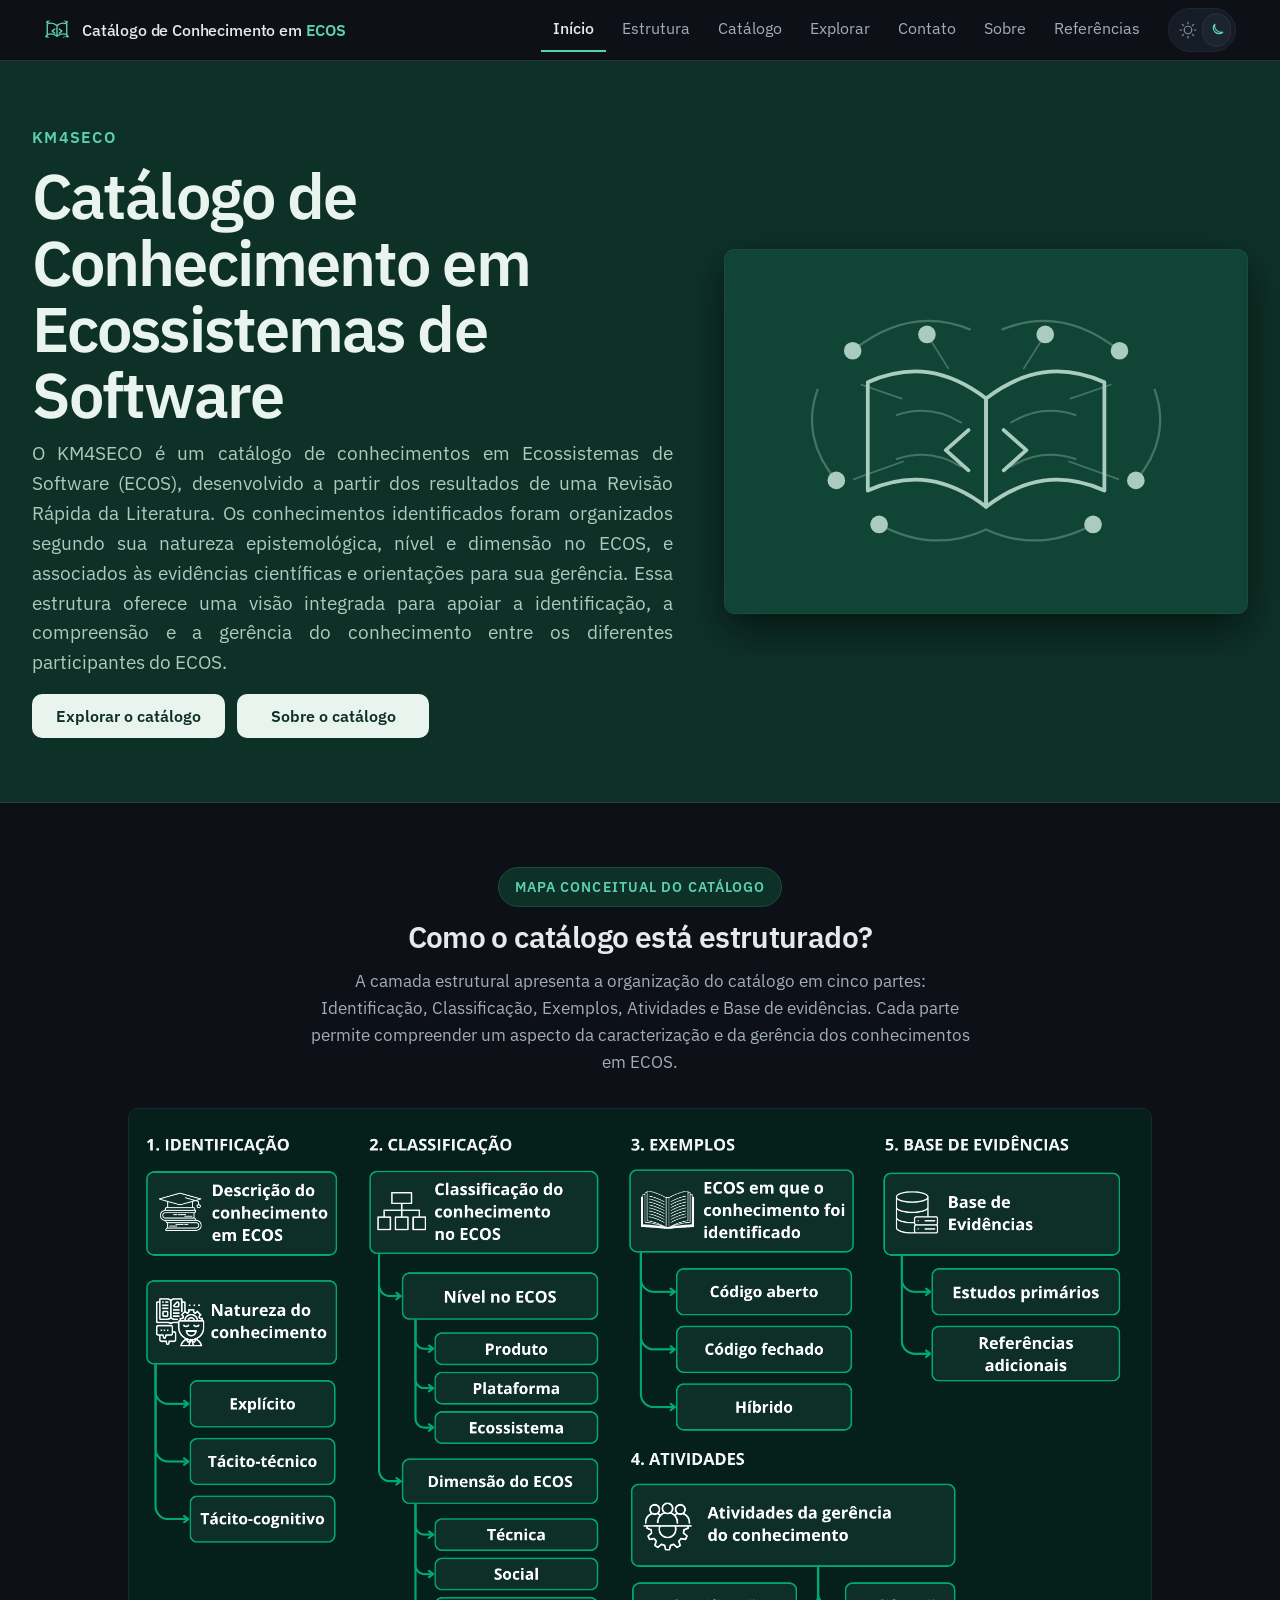
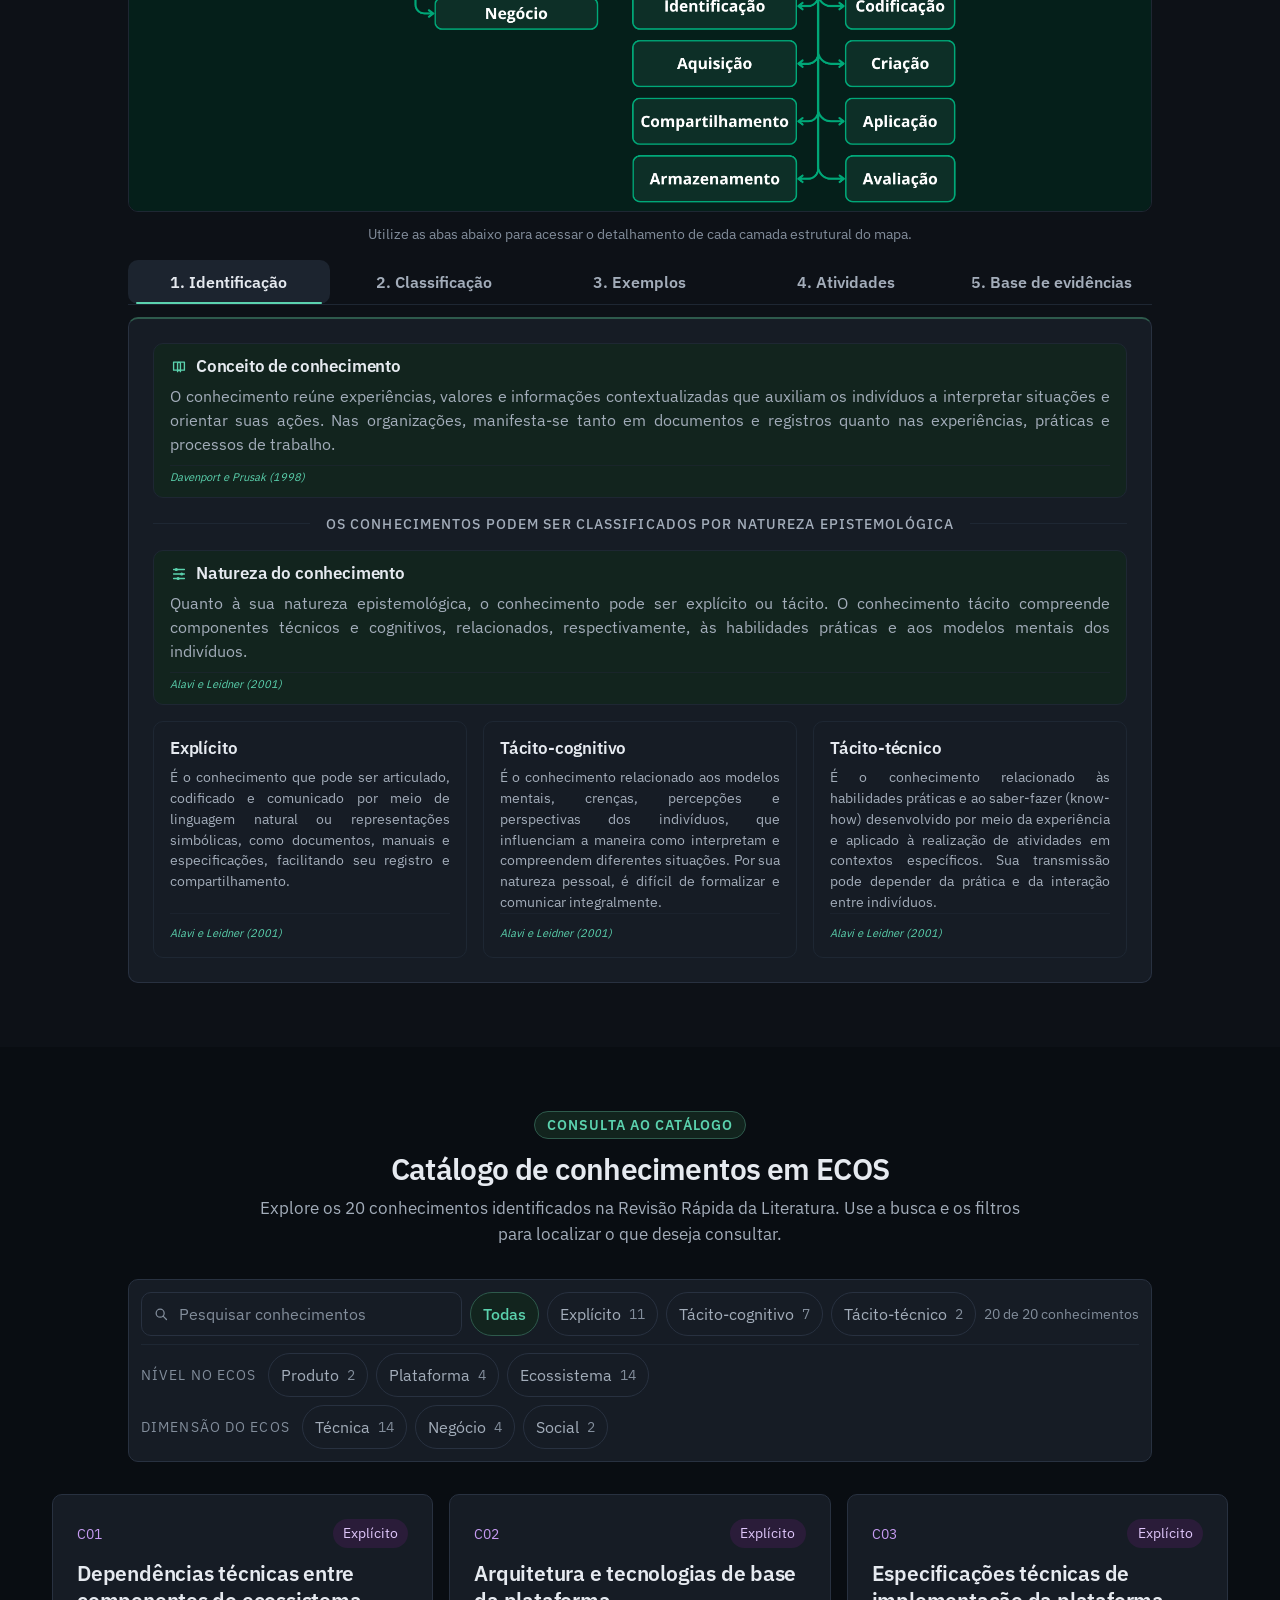
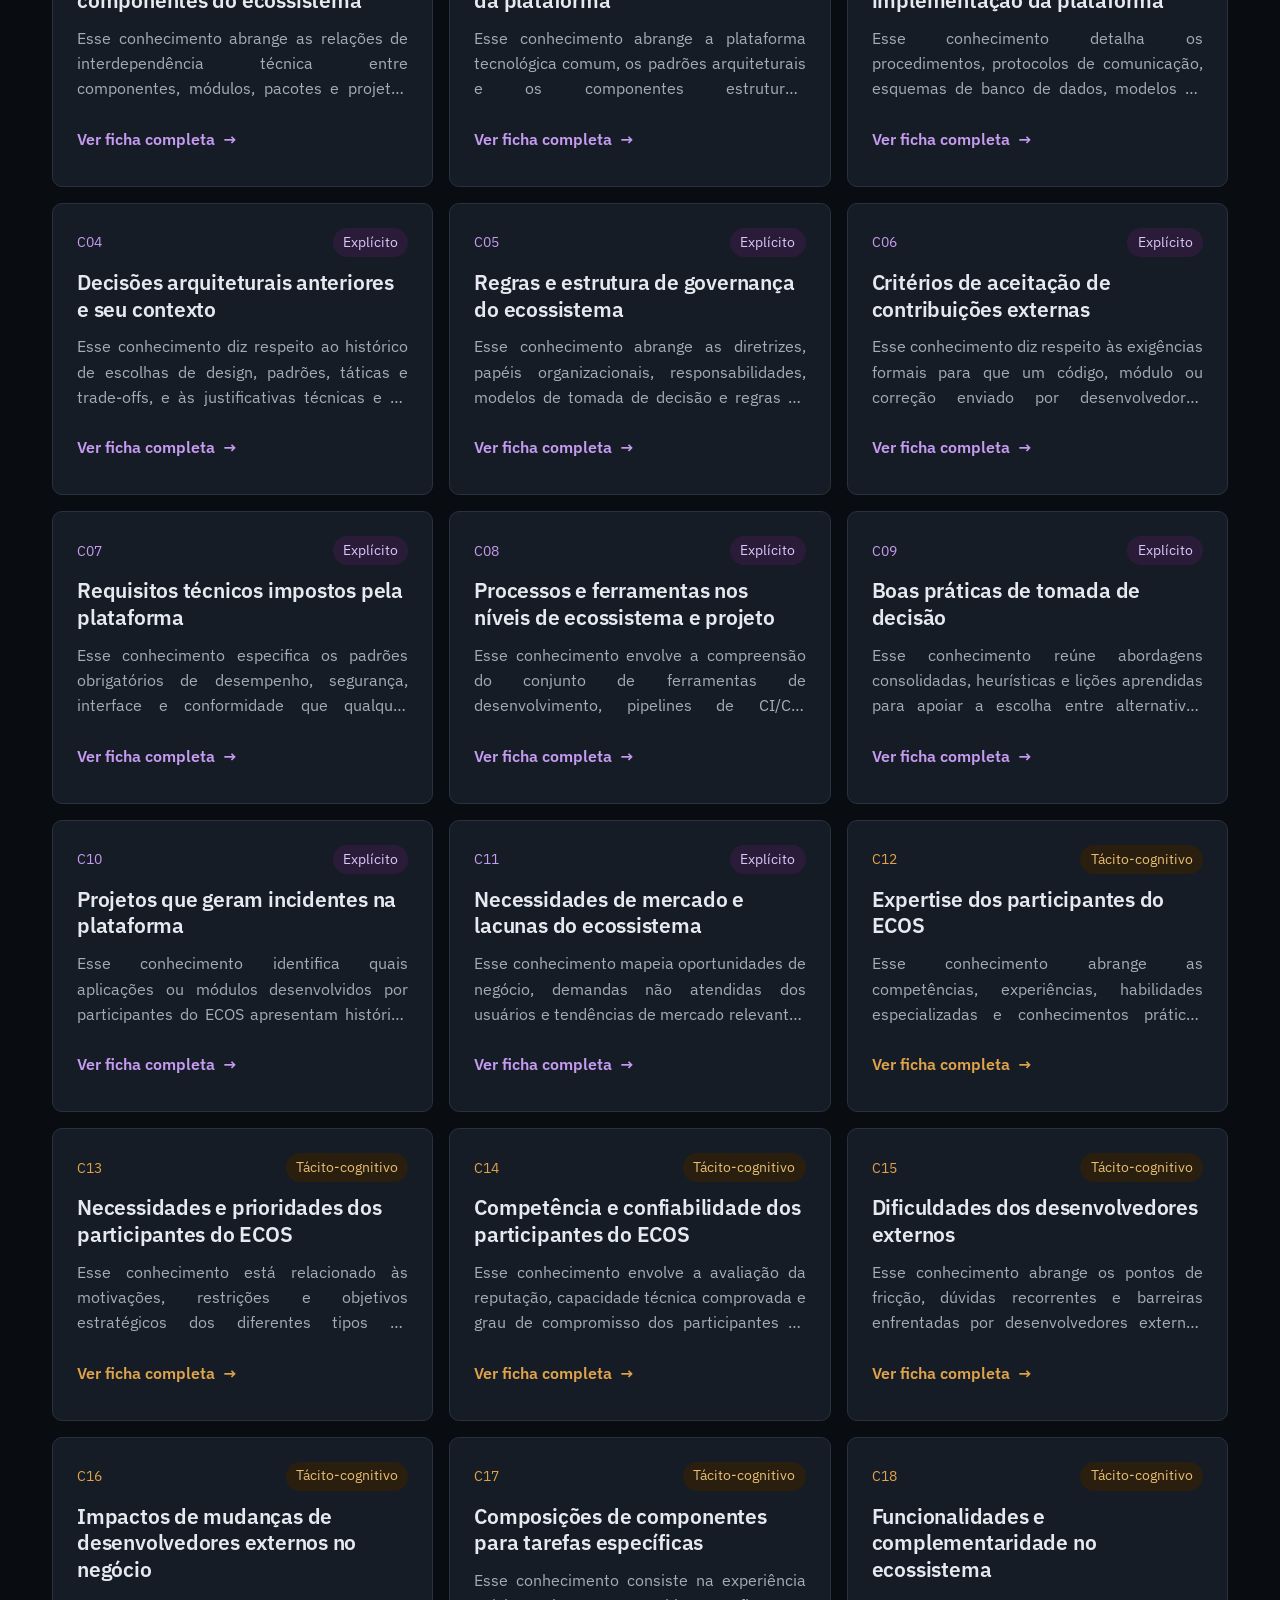
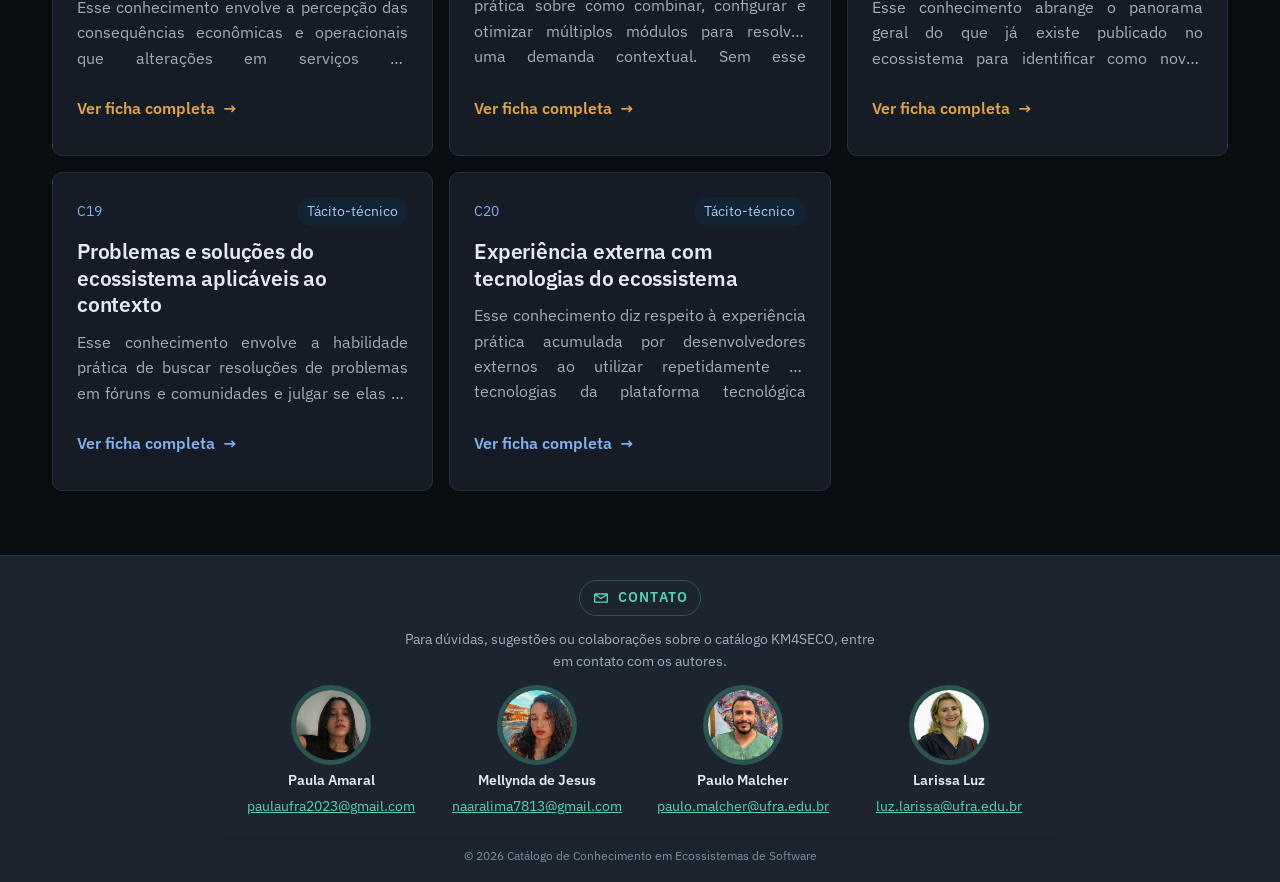
==== catalogo.html @ 48f2c4d7 "feat: ajusta o título e a citação da aba Classificação O cartão verde passou a dizer "Classificação " ====
<!doctype html>
<html lang="pt-BR">
<head>
<meta charset="utf-8">
<meta name="viewport" content="width=device-width, initial-scale=1">
<title>KM4SECO · Catálogo de Conhecimento em Ecossistemas de Software</title>
<meta name="robots" content="noindex">
<link rel="canonical" href="index.html">
<script>
  /* O catálogo virou uma seção da página inicial. A busca é preservada, para que
     links antigos com filtro continuem abrindo o mesmo estado. */
  location.replace('index.html' + location.search + '#catalogo');
</script>
<meta http-equiv="refresh" content="0; url=index.html#catalogo">
<link rel="stylesheet" href="css/tokens.css?v=20261106-3">
<link rel="stylesheet" href="css/base.css?v=20261106-3">
</head>
<body>
<p class="redirecionamento">
  O catálogo agora fica na página inicial.
  <a href="index.html#catalogo">Ir para o catálogo</a>.
</p>
</body>
</html>
---- css/tokens.css ----
/* Tokens do catálogo. Trocar a identidade visual começa e termina neste arquivo. */
:root {
  /* Diz ao navegador como pintar campo, caixa de seleção e barra de rolagem */
  color-scheme: dark;

  /* Cor, tema escuro. A superfície é mais clara que o fundo */
  --cor-fundo: #0D1117;
  --cor-superficie: #161C25;
  --cor-superficie-alta: #1C242F;
  /* Fundo do miolo que rola na ficha, um tom abaixo do fundo da página, para o
     cartão se destacar dele em vez de se confundir */
  --cor-miolo: #090D12;
  /* Fundo do cartão do catálogo. Compartilha a base grafite dos painéis para
     manter a lista como parte do mesmo sistema visual. */
  --cor-cartao: #1A2230;
  /* A lista do catálogo compartilha a mesma superfície grafite dos painéis e
     filtros; a natureza aparece apenas nos detalhes e estados interativos. */
  --cor-cartao-catalogo: var(--cor-superficie);
  --cor-cartao-catalogo-hover: var(--cor-superficie-alta);
  --cor-cabecalho: var(--cor-fundo);
  --cor-linha: #283140;
  --cor-linha-suave: #1E2733;
  --cor-texto: #E6EAF0;
  --cor-texto-suave: #A3ADBA;
  --cor-texto-fraco: #828D9B;
  --cor-acento: #5BD2AE;
  --cor-acento-forte: #8EE6CC;
  --cor-acento-fundo: #12241E;
  --cor-acento-linha: #2E5A4C;
  --cor-contraste: #0D1117;

  /* Natureza, a classificação principal */
  --cor-explicito: #C69BF2;
  --cor-explicito-linha: #593D75;
  --cor-tacito-cognitivo: #E0A34A;
  --cor-tacito-cognitivo-linha: #6B5326;
  --cor-tacito-tecnico: #7FB2F0;
  --cor-tacito-tecnico-linha: #2F4A6B;

  /* Etiqueta preenchida. Fundo e texto de cada natureza, mais o neutro */
  --cor-explicito-pilula: #2A1C39;
  --cor-explicito-pilula-texto: #DFC6FA;
  --cor-tacito-cognitivo-pilula: #2A1F0E;
  --cor-tacito-cognitivo-pilula-texto: #E8BD74;
  --cor-tacito-tecnico-pilula: #122334;
  --cor-tacito-tecnico-pilula-texto: #A3C9F2;
  --cor-neutro-pilula: #1B222B;
  --cor-neutro-pilula-texto: #B4BEC9;

  /* Faixa de abertura. Superfície própria, distinta do fundo da página nos dois temas */
  --cor-faixa: #0E3127;
  --cor-faixa-texto: #EAF4EF;
  --cor-faixa-suave: #A9CCBE;
  --cor-faixa-acento: #5BD2AE;
  --cor-faixa-linha: #1D4A3C;
  --cor-faixa-painel: #104536;
  --cor-faixa-painel-profundo: #0A3428;
  --cor-acao-abertura-primaria-fundo: var(--cor-faixa-texto);
  --cor-acao-abertura-primaria-texto: var(--cor-faixa);
  --cor-acao-abertura-primaria-hover: var(--cor-faixa-acento);
  --cor-acao-abertura-secundaria-fundo: var(--cor-faixa-texto);
  --cor-acao-abertura-secundaria-texto: var(--cor-faixa);
  --cor-acao-abertura-secundaria-borda: transparent;
  --cor-acao-abertura-secundaria-hover: var(--cor-faixa-acento);

  /* Profundidade. No escuro quem separa é a borda, então a sombra quase não entra */
  --sombra-1: none;
  --sombra-2: 0 16px 40px rgb(0 0 0 / 0.55);
  --sombra-menu: 0 8px 20px rgb(0 0 0 / 0.22);

  /* Tipografia */
  --font-sans: "IBM Plex Sans", -apple-system, BlinkMacSystemFont, "Segoe UI", sans-serif;
  --fonte-texto: var(--font-sans);
  --fonte-titulo: var(--font-sans);
  --fonte-mono: var(--font-sans);
  /* Entre letras. Texto grande pede aperto, rótulo em caixa alta pede folga */
  --entre-letras-faixa: -0.03em;
  --entre-letras-titulo: -0.02em;
  --entre-letras-nome: -0.01em;
  --entre-letras-sigla: 0.01em;
  --entre-letras-rotulo: 0.08em;
  --entre-letras-tabela: 0.06em;
  /* Escala fluida. Cada tamanho vai do valor de celular ao de desktop entre
     390px e 1440px de largura, sem breakpoint escrito à mão. O termo em rem no
     meio do clamp é o que mantém o texto crescendo junto com o tamanho de fonte
     escolhido no navegador, que um vw sozinho ignoraria. */
  --tam-xs: clamp(0.8125rem, 0.789rem + 0.095vw, 0.875rem);
  --tam-sm: clamp(0.9375rem, 0.914rem + 0.095vw, 1rem);
  --tam-base: clamp(1rem, 0.977rem + 0.095vw, 1.0625rem);
  --tam-contato: 0.875rem;
  --tam-rodape: 0.75rem;
  /* Um degrau abaixo do --tam-xs, para citação e etiqueta que acompanham o
     texto sem disputar com ele. */
  --tam-micro: 0.75rem;
  /* O menor tamanho do catálogo, só para a citação no pé do cartão. Abaixo
     disso o contraste mínimo de 4.5 para 1 deixa de bastar para a leitura. */
  --tam-citacao: 0.6875rem;
  --tam-lg: clamp(1.125rem, 1.032rem + 0.381vw, 1.375rem);
  --tam-xl: clamp(1.375rem, 1.143rem + 0.952vw, 2rem);
  /* Um degrau entre o --tam-lg e o --tam-xl, para o título de seção dentro de
     uma página de texto não competir com o h1 dela. */
  --tam-secao: clamp(1.375rem, 1.2rem + 0.6vw, 1.75rem);
  /* Título de página de texto. Um degrau acima do --tam-xl, para a abertura do
     Sobre ter o peso que o h1 de uma página inteira pede. */
  --tam-titulo-pagina: clamp(1.75rem, 1.5rem + 0.9vw, 2.25rem);
  /* Número de métrica. Precisa de destaque sem virar título, e a faixa entre o
     --tam-xl e o --tam-lg é larga demais para isso. */
  --tam-metrica: clamp(1.5rem, 1.35rem + 0.5vw, 1.625rem);
  --tam-titulo: clamp(1.75rem, 1.193rem + 2.286vw, 3.25rem);
  --tam-titulo-abertura: clamp(2.75rem, 2.226rem + 2.143vw, 4rem);
  --tam-resumo-abertura: clamp(1.0625rem, 1.016rem + 0.19vw, 1.1875rem);

  /* Espaço */
  --esp-0: 0;
  --esp-1: 0.25rem;
  --esp-2: 0.5rem;
  --esp-3: 0.75rem;
  --esp-4: 1rem;
  --esp-5: 1.5rem;
  --esp-6: 2rem;
  --esp-7: 3rem;
  --esp-8: 4rem;
  --esp-9: 5.5rem;
  --esp-secao: clamp(2.5rem, 6vw, 4rem);
  --esp-abertura: clamp(2.5rem, 5vw, 4rem);
  --esp-abertura-interno: clamp(2rem, 5vw, 3rem);
  --esp-abertura-colunas: clamp(2.5rem, 4vw, 3.5rem);
  --esp-cabecalho-lateral: clamp(1.25rem, 4vw, var(--esp-5));

  /* Medida */
  --largura-max: 1240px;
  --largura-abertura: 87.5rem;
  --largura-cheia: 100%;
  --largura-texto: 68ch;
  --largura-explorar: 70rem;
  /* Página de texto. Mais estreita que o Explorar, porque ali o que manda é a
     tabela e aqui é a leitura corrida. */
  --largura-sobre: 65rem;
  /* A página Sobre foi especificada em degraus que a escala de 4px não tem.
     Ficam nomeados aqui, em vez de literais espalhados pelo CSS. */
  --esp-sobre-lateral: 1.25rem;
  --esp-sobre-pergunta: 1.75rem;
  --esp-sobre-cartao: 1.375rem;
  --largura-cartao-unico: 28rem;
  --largura-cartao-estrutura: 20rem;
  /* A caixa de indicador do cartão de desafios, que atravessa as duas colunas.
     Sem medida ela viraria faixa de ponta a ponta. */
  --largura-mapa-estrutura: 64rem;
  --largura-dialogo: 47.5rem;
  --largura-dialogo-ajuda: 32rem;
  --largura-painel-abertura-compacto: 24rem;
  --largura-painel-abertura-tablet: 14rem;
  --largura-painel-abertura-intermediario: 18rem;
  --largura-min-coluna-abertura-tablet: 12rem;
  --largura-min-coluna-abertura-intermediaria: 14rem;
  --largura-menu: 14rem;
  --largura-interruptor: 4.25rem;
  --largura-min-busca: 16rem;
  --tam-icone-relacao: 1.5rem;
  --tam-desenho-relacao: 1rem;
  --proporcao-diagrama-abertura: 360 / 250;
  --tam-icone-controle: 1.125rem;
  --linhas-resumo-cartao: 3;
  /* A altura do cabeçalho fixo é a origem do scroll-margin-top das seções */
  --altura-cabecalho: 60px;
  --coluna-id: 3.5rem;
  --retrato: 4.5rem;
  --largura-texto-contato: 60ch;
  --largura-contato: 50rem;
  --largura-rodape: 52rem;
  --borda: 1px solid var(--cor-linha);
  --borda-suave: 1px solid var(--cor-linha-suave);
  /* Mais sutil que a --borda-suave, para separar sem virar moldura. Deriva da
     mesma linha, então acompanha os dois temas sozinha. */
  --borda-fina: 1px solid color-mix(in srgb, var(--cor-linha-suave) 60%, transparent);
  --borda-acento: 2px solid var(--cor-acento-linha);
  --borda-acento-suave: 1px solid var(--cor-acento-linha);
  --aro-retrato: 0 0 0 var(--esp-1) color-mix(in srgb, var(--cor-acento) 28%, transparent);
  --aro-retrato-hover: 0 0 0 var(--esp-1) color-mix(in srgb, var(--cor-acento) 44%, transparent);
  --borda-faixa: 1px solid var(--cor-faixa-linha);
  --raio: 10px;
  --raio-pilula: 999px;
  --alvo-toque: 44px;

  /* Movimento */
  --dur-rapida: 120ms;
  --dur-media: 200ms;
  --dur-interruptor: 280ms;
  --dur-hover: 240ms;
  --dur-entrada-ficha: 260ms;
  --dur-troca-ficha: 220ms;
  --dur-tema: 320ms;
  --curva: cubic-bezier(0.2, 0, 0, 1);
  /* Começa rápido e desacelera. É a curva de quem entra em cena */
  --curva-saida: cubic-bezier(0.23, 1, 0.32, 1);
  --deslocamento-hover: -0.25rem;
  --deslocamento-acao: 0.1875rem;
  --deslocamento-entrada-ficha: 0.5rem;
  --deslocamento-troca-ficha: 0.75rem;
  --escala-entrada-ficha: 0.985;
  --escala-acao: 0.97;

  /* Véu do diálogo. O opaco atende quem não tem desfoque */
  --cor-veu: rgb(0 0 0 / 0.45);
  --cor-veu-opaco: rgb(0 0 0 / 0.72);
  --desfoque-veu: 8px;
}

/* O escuro é o padrão da página inteira, para acompanhar a faixa de abertura.
   O claro só entra pela escolha do botão, nunca pela preferência do sistema. */
:root[data-tema="claro"] {
  color-scheme: light;
  /* Superfícies claras em camadas, com um leve viés verde para preservar a
     identidade do catálogo sem transformar o tema em uma extensão do escuro. */
  --cor-fundo: #F3F7F5;
  --cor-superficie: #FEFFFE;
  --cor-superficie-alta: #F7FAF8;
  --cor-miolo: #EAF1ED;
  --cor-cartao: #FFFFFF;
  --cor-cartao-catalogo: #FCFEFD;
  --cor-cartao-catalogo-hover: #F3F9F5;
  --cor-cabecalho: #FFFFFF;
  --cor-linha: #C9D8D1;
  --cor-linha-suave: #E0E9E4;
  --cor-texto: #17231F;
  --cor-texto-suave: #465851;
  --cor-texto-fraco: #63736C;
  --cor-acento: #116B52;
  --cor-acento-forte: #0B563F;
  --cor-acento-fundo: #E2F1E9;
  --cor-acento-linha: #A8D2BF;
  --cor-contraste: #FFFFFF;

  --cor-explicito: #6E3E91;
  --cor-explicito-linha: #C9AEDF;
  --cor-tacito-cognitivo: #8A5312;
  --cor-tacito-cognitivo-linha: #DEC19A;
  --cor-tacito-tecnico: #1F4C7A;
  --cor-tacito-tecnico-linha: #A9C4DF;

  --cor-explicito-pilula: #F0E6F7;
  --cor-explicito-pilula-texto: #5D317B;
  --cor-tacito-cognitivo-pilula: #F7EBD8;
  --cor-tacito-cognitivo-pilula-texto: #6B4410;
  --cor-tacito-tecnico-pilula: #E2EDF9;
  --cor-tacito-tecnico-pilula-texto: #17406B;
  --cor-neutro-pilula: #EAF0ED;
  --cor-neutro-pilula-texto: #40514A;


  /* No claro, a abertura ganha luminosidade própria: a página deixa de ser
     uma cópia do tema escuro e preserva o verde profundo só nos destaques. */
  --cor-faixa: #E7F3EC;
  --cor-faixa-texto: #153D31;
  --cor-faixa-suave: #3F5B51;
  --cor-faixa-acento: #177657;
  --cor-faixa-linha: #B8D8C8;
  --cor-faixa-painel: #F7FCF9;
  --cor-faixa-painel-profundo: #EEF8F2;
  --cor-acao-abertura-primaria-fundo: #153D31;
  --cor-acao-abertura-primaria-texto: #FFFFFF;
  --cor-acao-abertura-primaria-hover: #0D563F;
  --cor-acao-abertura-secundaria-fundo: #FFFFFF;
  --cor-acao-abertura-secundaria-texto: #153D31;
  --cor-acao-abertura-secundaria-borda: #A8D2BF;
  --cor-acao-abertura-secundaria-hover: #EEF8F2;

  --sombra-1: 0 1px 2px rgb(20 54 42 / 0.04), 0 2px 5px rgb(20 54 42 / 0.06);
  --sombra-2: 0 5px 14px rgb(20 54 42 / 0.06), 0 16px 32px rgb(20 54 42 / 0.08);
  --sombra-menu: 0 4px 12px rgb(20 54 42 / 0.08);
}
---- css/base.css ----
@font-face {
  font-family: 'IBM Plex Sans';
  src: url('../assets/fonts/ibm-plex-sans/IBMPlexSans-VariableFont_wdth,wght.ttf') format('truetype');
  font-style: normal;
  font-weight: 400 700;
  font-stretch: 75% 100%;
  font-display: swap;
}

*, *::before, *::after { box-sizing: border-box; }

html {
  min-block-size: 100%;
  -webkit-text-size-adjust: 100%;
}

body {
  display: flex;
  flex-direction: column;
  min-block-size: 100dvh;
  margin: 0;
  background: var(--cor-fundo);
  color: var(--cor-texto);
  font-family: var(--fonte-texto);
  font-size: var(--tam-base);
  line-height: 1.6;
}

#conteudo { flex: 1 0 auto; }

h1, h2, h3, h4, h5, h6 {
  margin: 0;
  font-family: var(--fonte-titulo);
  line-height: 1.2;
  font-weight: 600;
  letter-spacing: var(--entre-letras-titulo);
}
p { margin: 0; }
ul, ol { margin: 0; padding: 0; list-style: none; }

a { color: var(--cor-acento); }
a:hover { color: var(--cor-acento-forte); }

:focus-visible {
  outline: 2px solid var(--cor-acento);
  outline-offset: 2px;
}

button, input, select {
  font: inherit;
  color: inherit;
}

/* Qualquer classe de componente com display próprio vence o display none que o
   navegador dá ao atributo hidden, então aqui ele volta a mandar. */
[hidden] { display: none !important; }

.pular-para-conteudo {
  position: absolute;
  left: var(--esp-4);
  top: calc(var(--esp-4) * -4);
  z-index: 10;
  padding: var(--esp-3) var(--esp-4);
  background: var(--cor-acento);
  color: var(--cor-contraste);
  text-decoration: none;
  font-weight: 600;
  transition: top 0.15s;
}
.pular-para-conteudo:focus { top: var(--esp-4); color: var(--cor-contraste); }

.container {
  width: 100%;
  max-width: var(--largura-max);
  margin-inline: auto;
  padding-inline: clamp(var(--esp-4), 3vw, var(--esp-6));
}

.mono { font-family: var(--font-sans); }

/* Rolagem suave para as âncoras da página única. Quem pede menos movimento
   continua com o salto seco. */
@media (prefers-reduced-motion: no-preference) {
  html { scroll-behavior: smooth; }
}

/* ---------- Transição entre páginas ---------- */
/* Progressivo. Sem suporte, a navegação acontece do jeito de sempre. */
@view-transition { navigation: auto; }

/* ---------- Troca de tema ---------- */
/* A classe só existe durante a troca, e anima cor, nunca posição ou tamanho. */
:root.trocando-tema,
:root.trocando-tema *,
:root.trocando-tema *::before,
:root.trocando-tema *::after {
  transition:
    background-color var(--dur-tema) var(--curva),
    border-color var(--dur-tema) var(--curva),
    color var(--dur-tema) var(--curva),
    fill var(--dur-tema) var(--curva),
    stroke var(--dur-tema) var(--curva) !important;
}

@media (prefers-reduced-motion: reduce) {
  ::view-transition-group(*),
  ::view-transition-old(*),
  ::view-transition-new(*) { animation: none !important; }

  :root.trocando-tema,
  :root.trocando-tema *,
  :root.trocando-tema *::before,
  :root.trocando-tema *::after { transition: none !important; }
}

/* Texto que só interessa a quem usa leitor de tela, como a natureza do
   conhecimento, que no cartão é dada apenas pela cor do ponto. */
.apenas-leitor {
  position: absolute;
  width: 1px; height: 1px;
  padding: 0; margin: -1px;
  overflow: hidden;
  clip-path: inset(50%);
  white-space: nowrap;
}

/* A catalogo.html só redireciona e carrega apenas tokens e base, então o
   espaçamento do seu único parágrafo mora aqui. */
.redirecionamento { padding: var(--esp-6); }

/* ---------- Justificação da prosa ---------- */
/* A prosa do catálogo é justificada, como num texto acadêmico. A decisão vale
   para o site inteiro, então mora aqui e não espalhada pelos componentes.

   A hifenização entra junto porque justificar sem hífen abre rios de espaço
   entre as palavras. O português tem palavra longa e o rio aparece rápido.
   O lang="pt-BR" do html é o que diz ao navegador onde pode quebrar.

   Fora daqui ficam, de propósito, a intro centralizada de cada seção, que não
   é prosa corrida; a lista de referências, que a ABNT NBR 6023 manda alinhar à
   esquerda; a lista de conhecimentos ligados do Explorar, que é fileira de
   etiqueta; e as células estreitas do glossário, onde justificar só produziria
   rio.

   Os cartões da camada estrutural ficam de fora desta lista, mas não da
   justificação. Eles são justificados em paginas.css, com hyphens none em vez
   de auto, porque ali a hifenização quebrava palavra no meio em coluna
   estreita. A decisão é a mesma, a receita é que difere. */
.abertura__resumo,
.estrutura__painel-intro,
.cartao__descricao,
.explorar__intro,
.item-listagem__texto,
.secao__intro,
.sobre__cabecalho p,
.prosa p {
  text-align: justify;
  hyphens: auto;
}

/* Abaixo de 36rem a coluna fica estreita demais para justificar. O espaço entre
   as palavras cresce até virar buraco, e aí o texto ragged lê melhor. É o mesmo
   corte que a ficha já usava. */
@media (max-width: 35.99rem) {
  .abertura__resumo,
  .estrutura__painel-intro,
    .cartao__descricao,
  .explorar__intro,
  .item-listagem__texto,
  .secao__intro,
  .sobre__cabecalho p,
  .prosa p {
    text-align: left;
    hyphens: manual;
  }
}
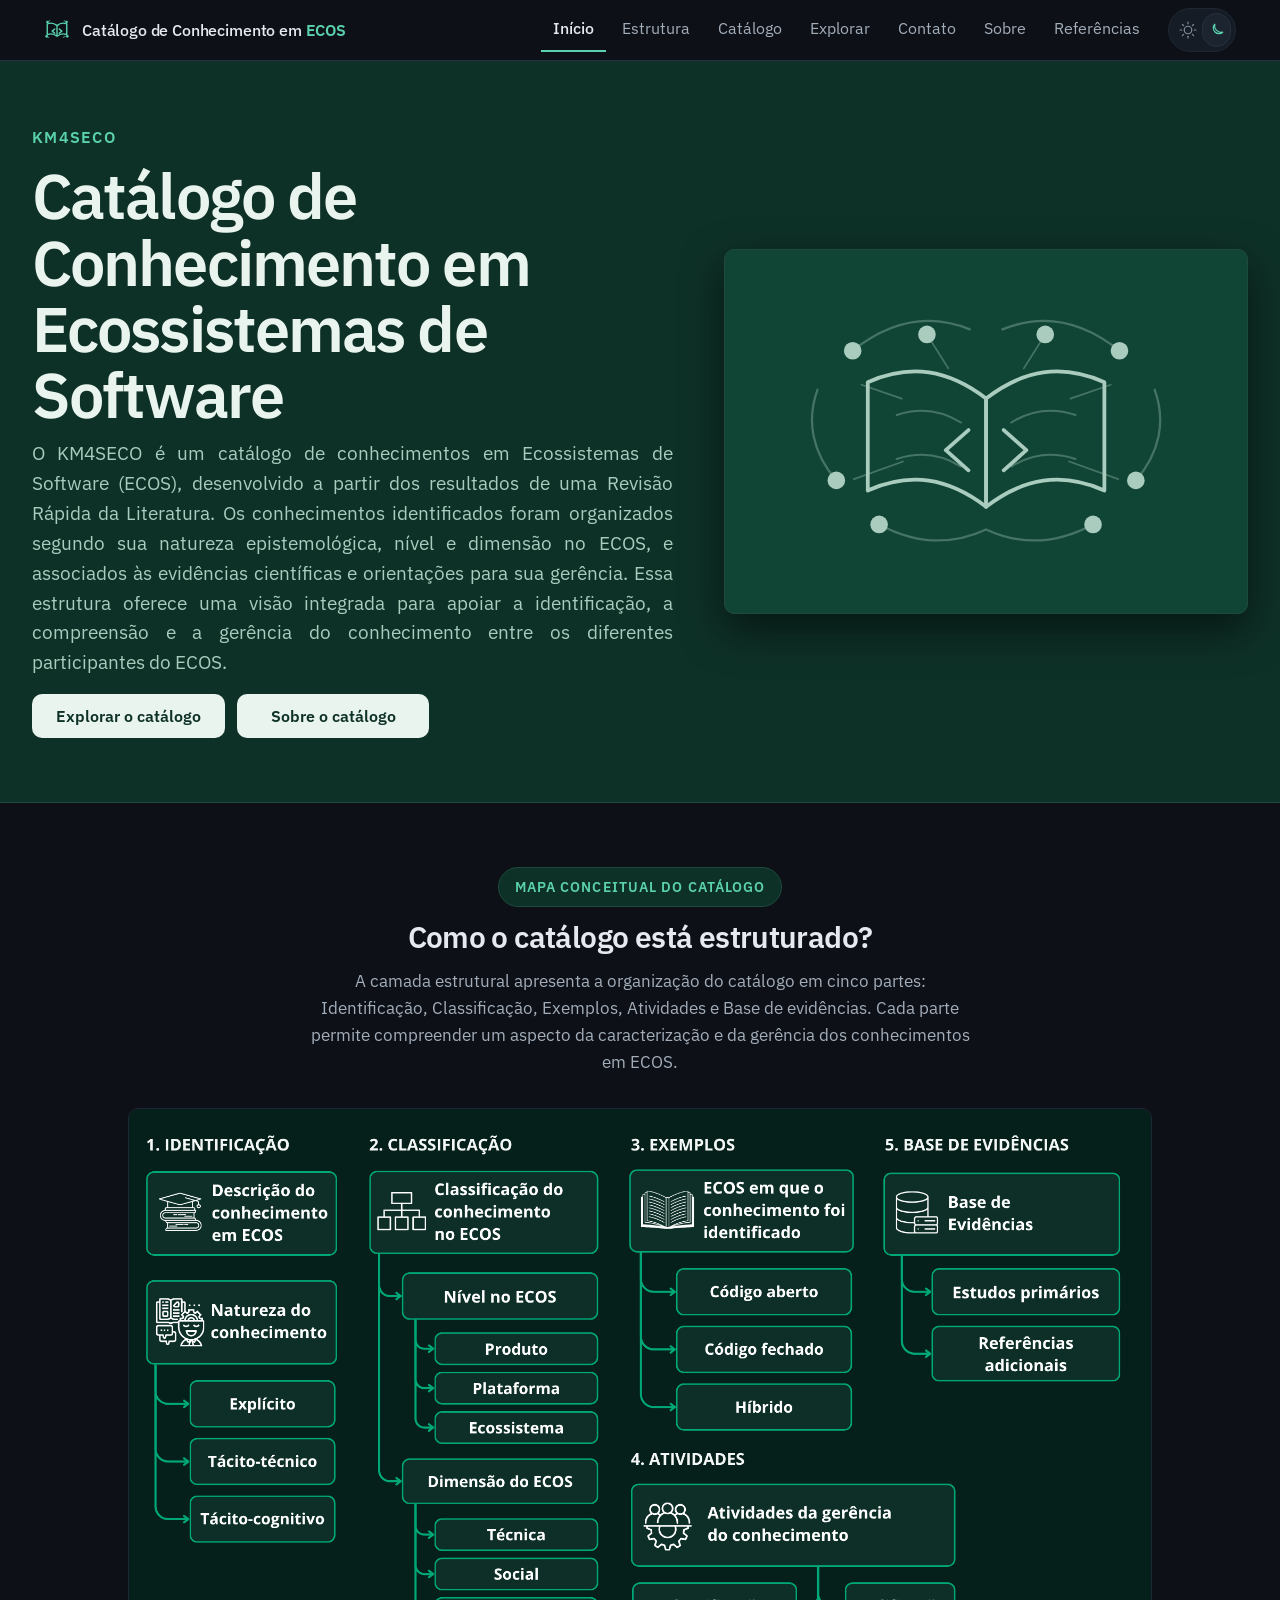
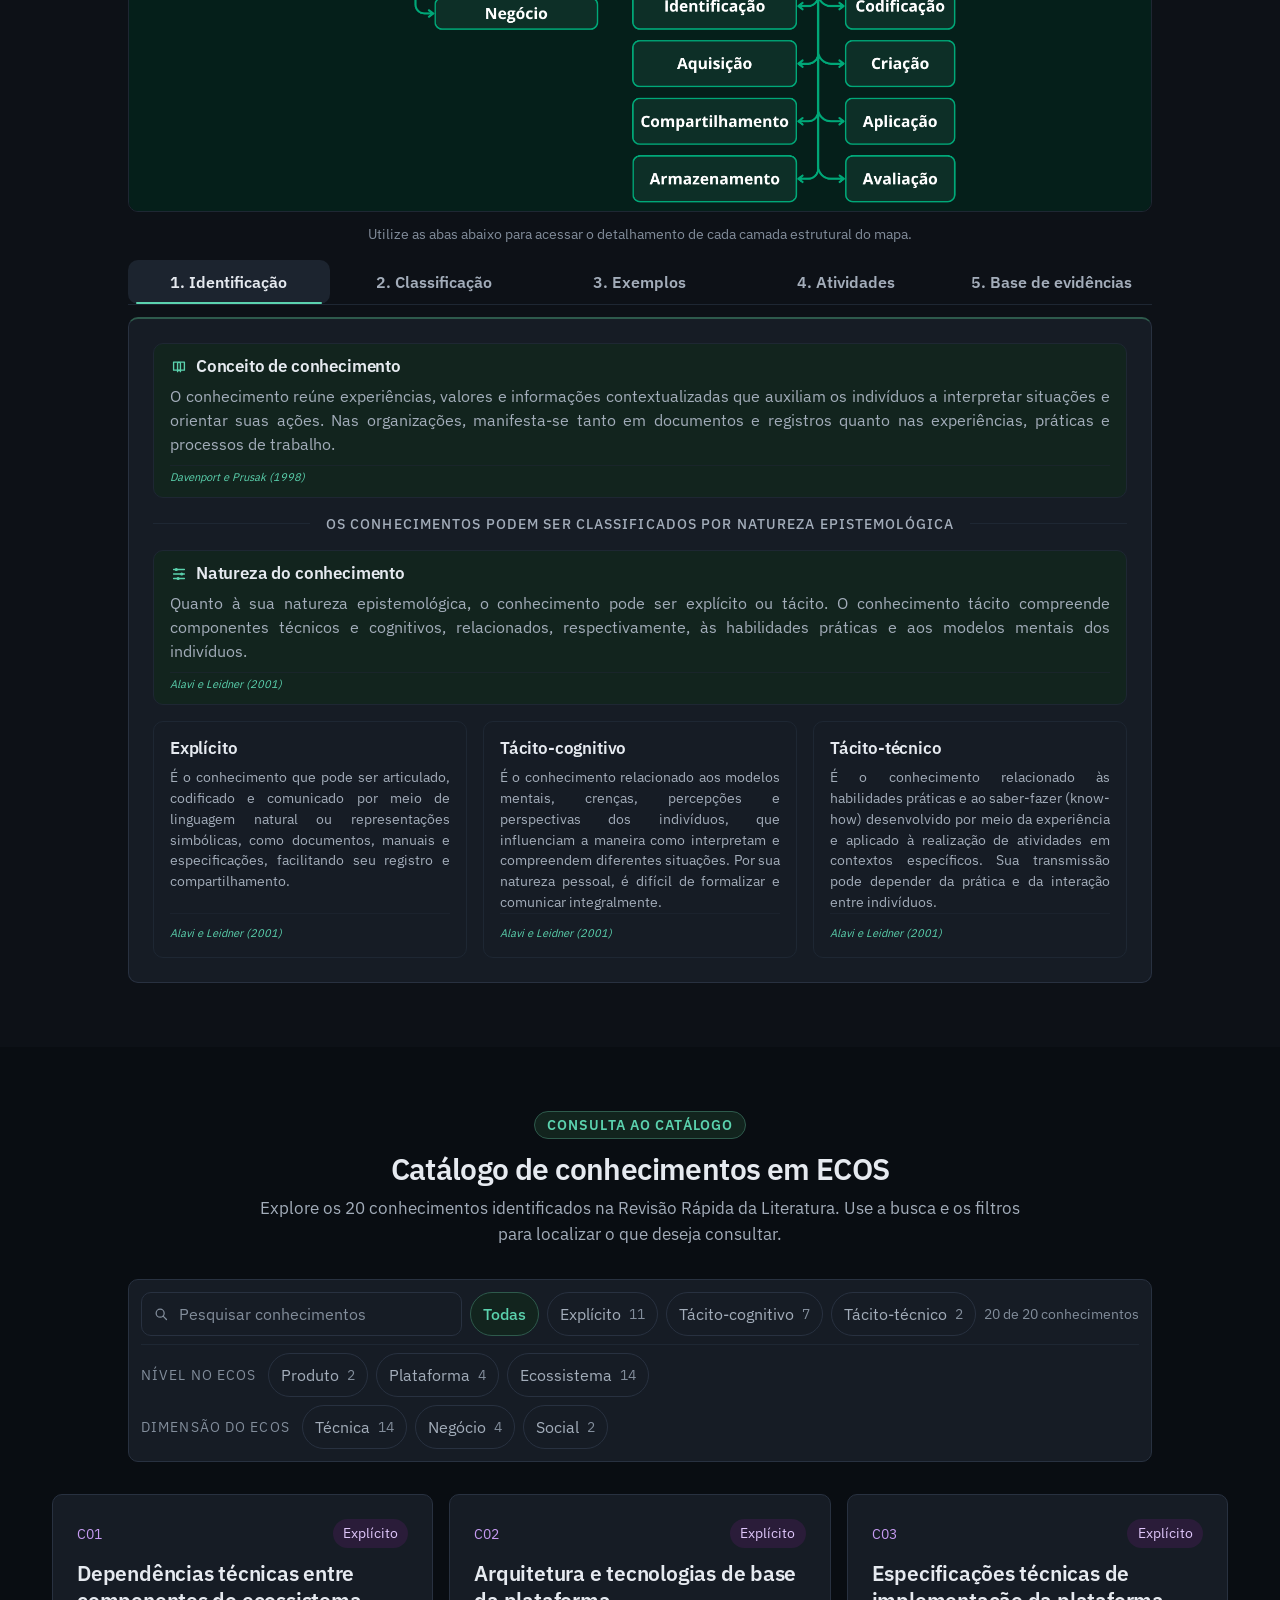
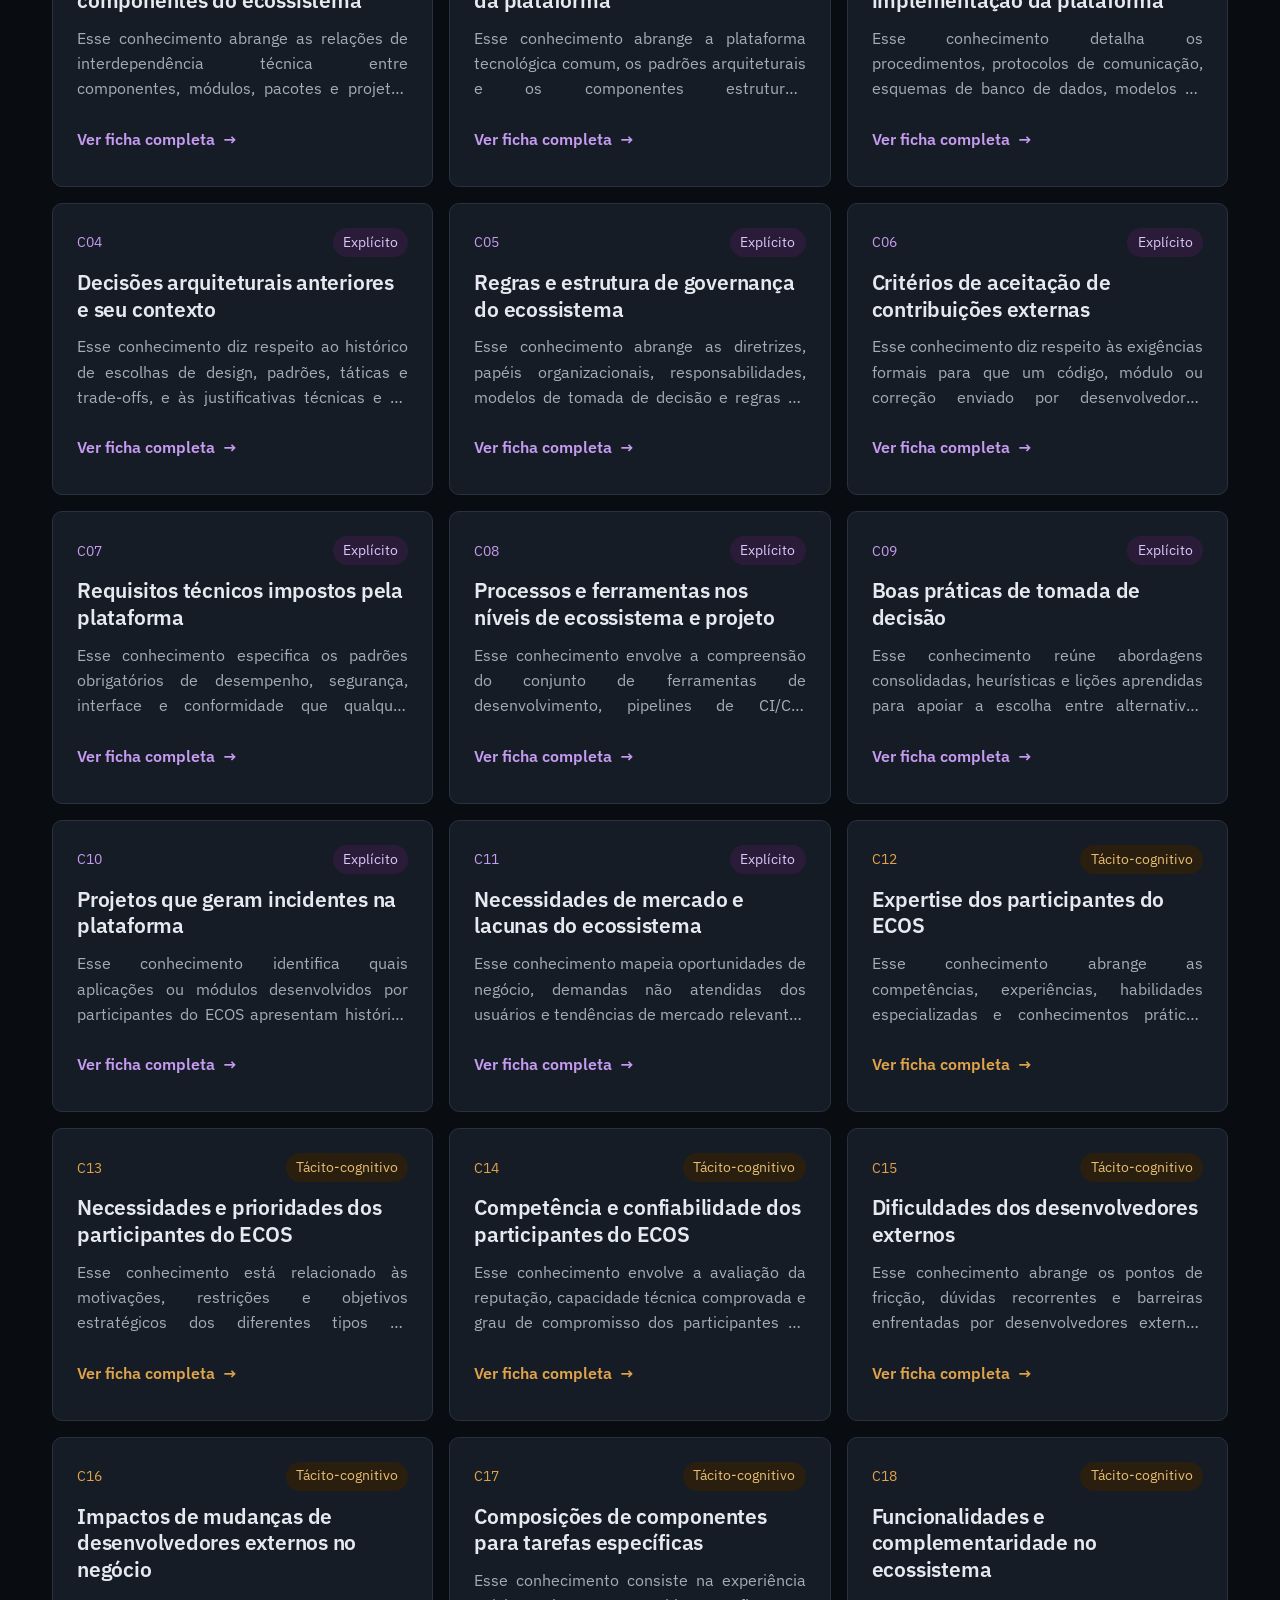
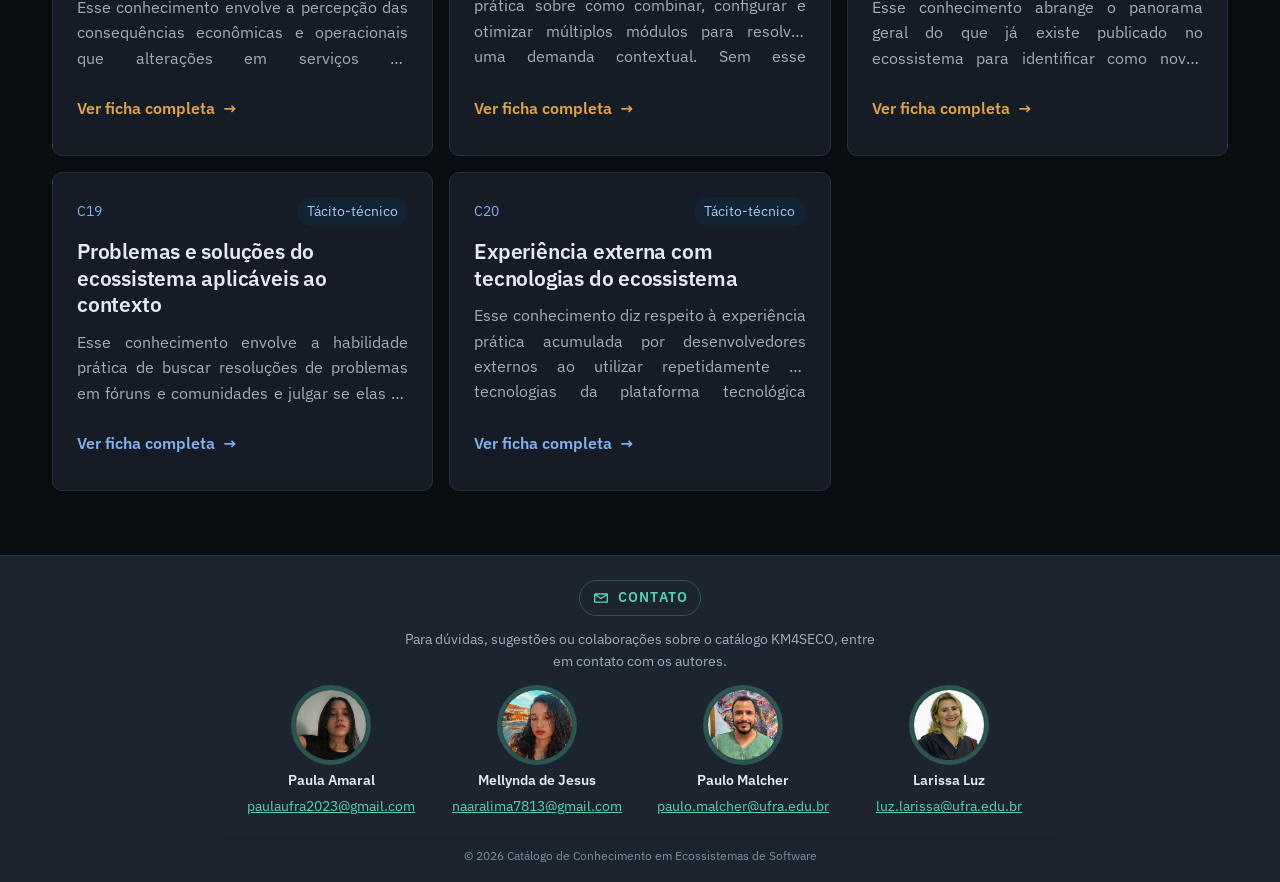
==== commit 5a9ac3f5: "feat: separa o cartão verde do conteúdo na aba Exemplos A aba 3 tinha um cartão só, que trazia nome," ====
--- a/catalogo.html
+++ b/catalogo.html
@@ -12,8 +12,8 @@
   location.replace('index.html' + location.search + '#catalogo');
 </script>
 <meta http-equiv="refresh" content="0; url=index.html#catalogo">
-<link rel="stylesheet" href="css/tokens.css?v=20261106-3">
-<link rel="stylesheet" href="css/base.css?v=20261106-3">
+<link rel="stylesheet" href="css/tokens.css?v=20261106-4">
+<link rel="stylesheet" href="css/base.css?v=20261106-4">
 </head>
 <body>
 <p class="redirecionamento">
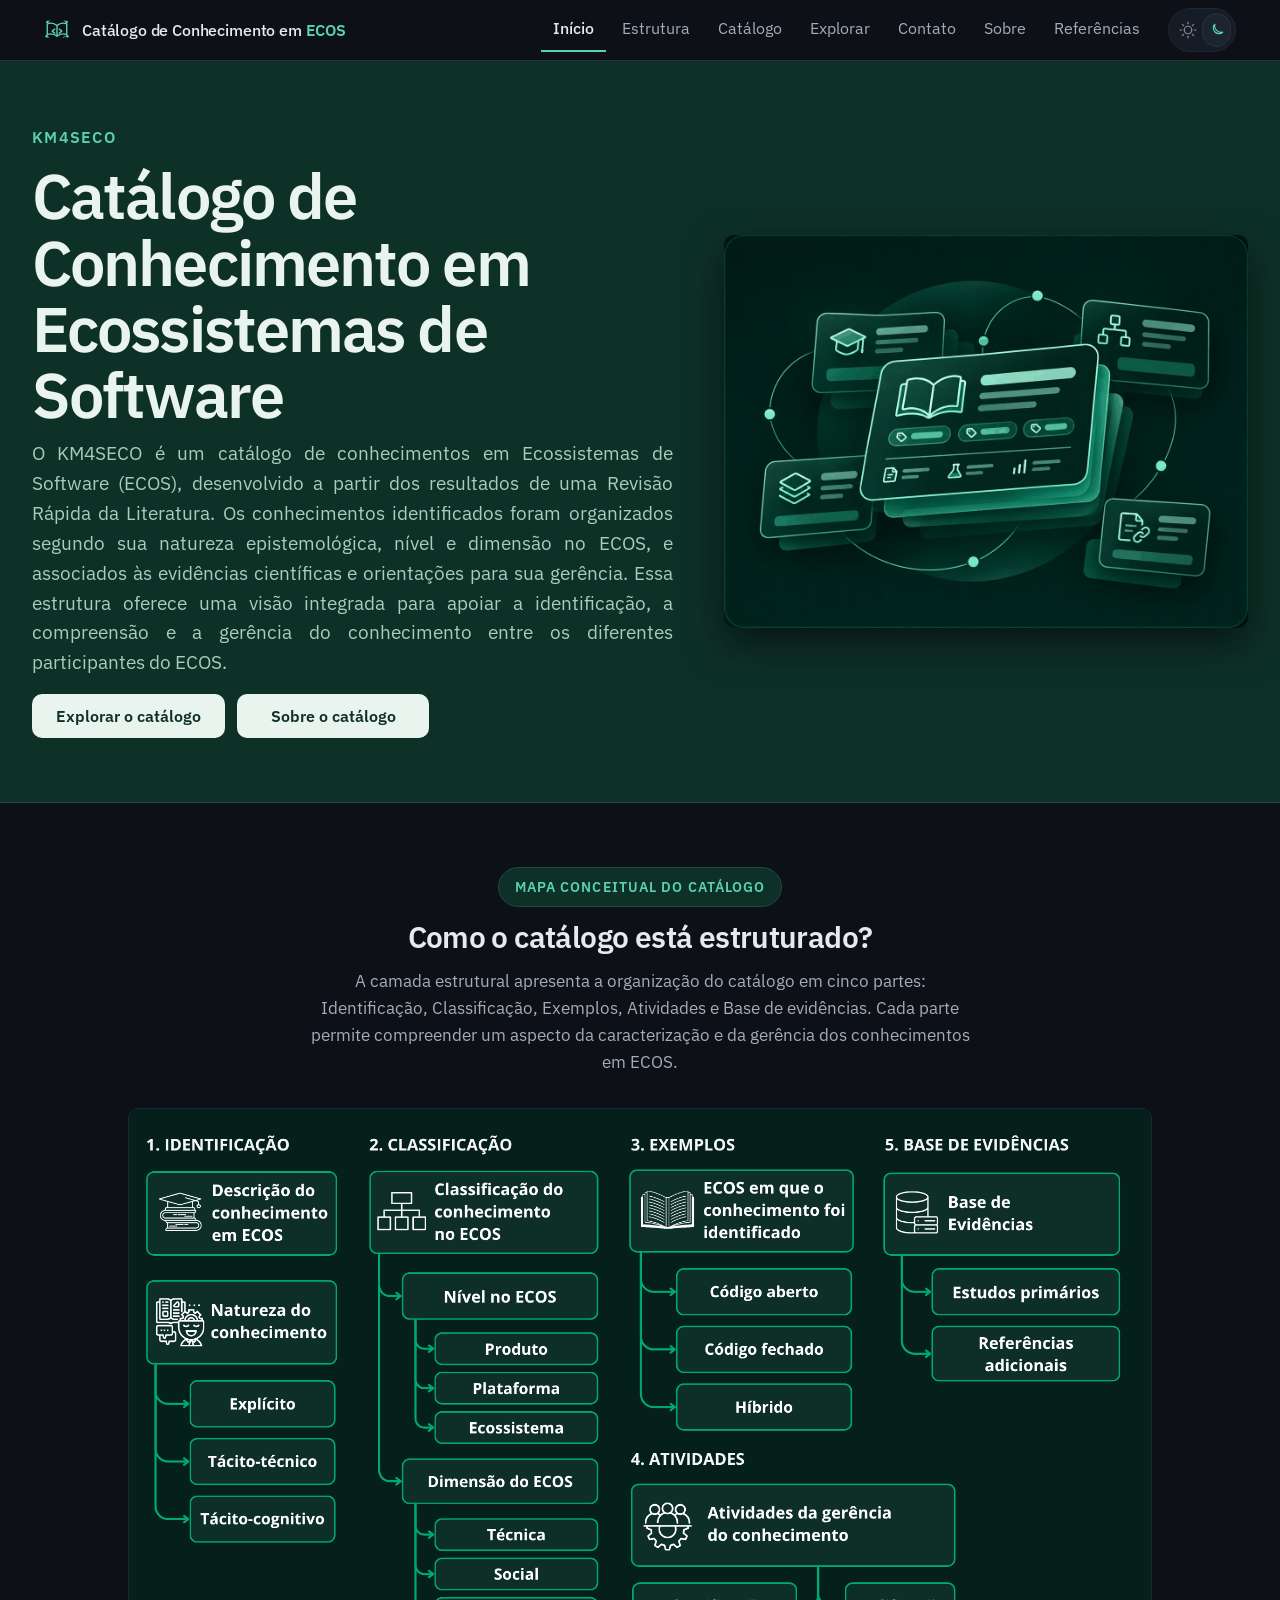
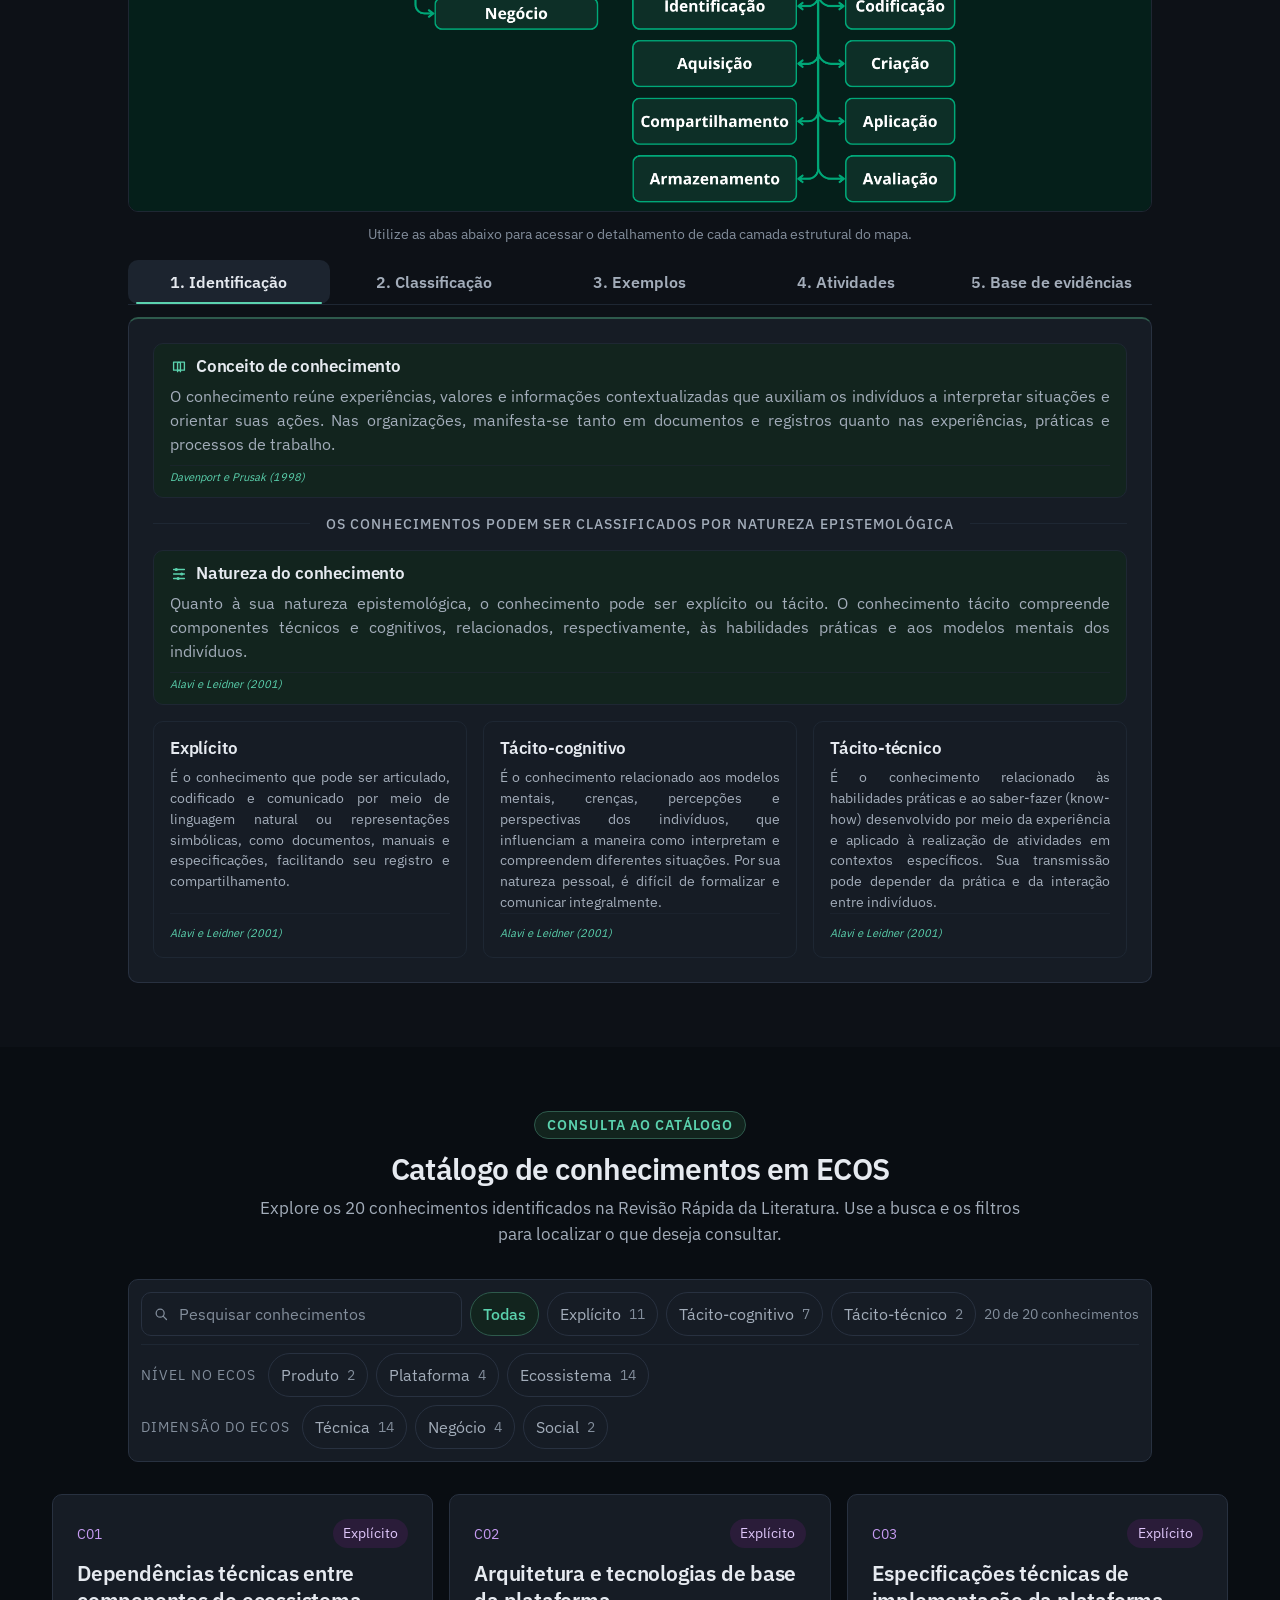
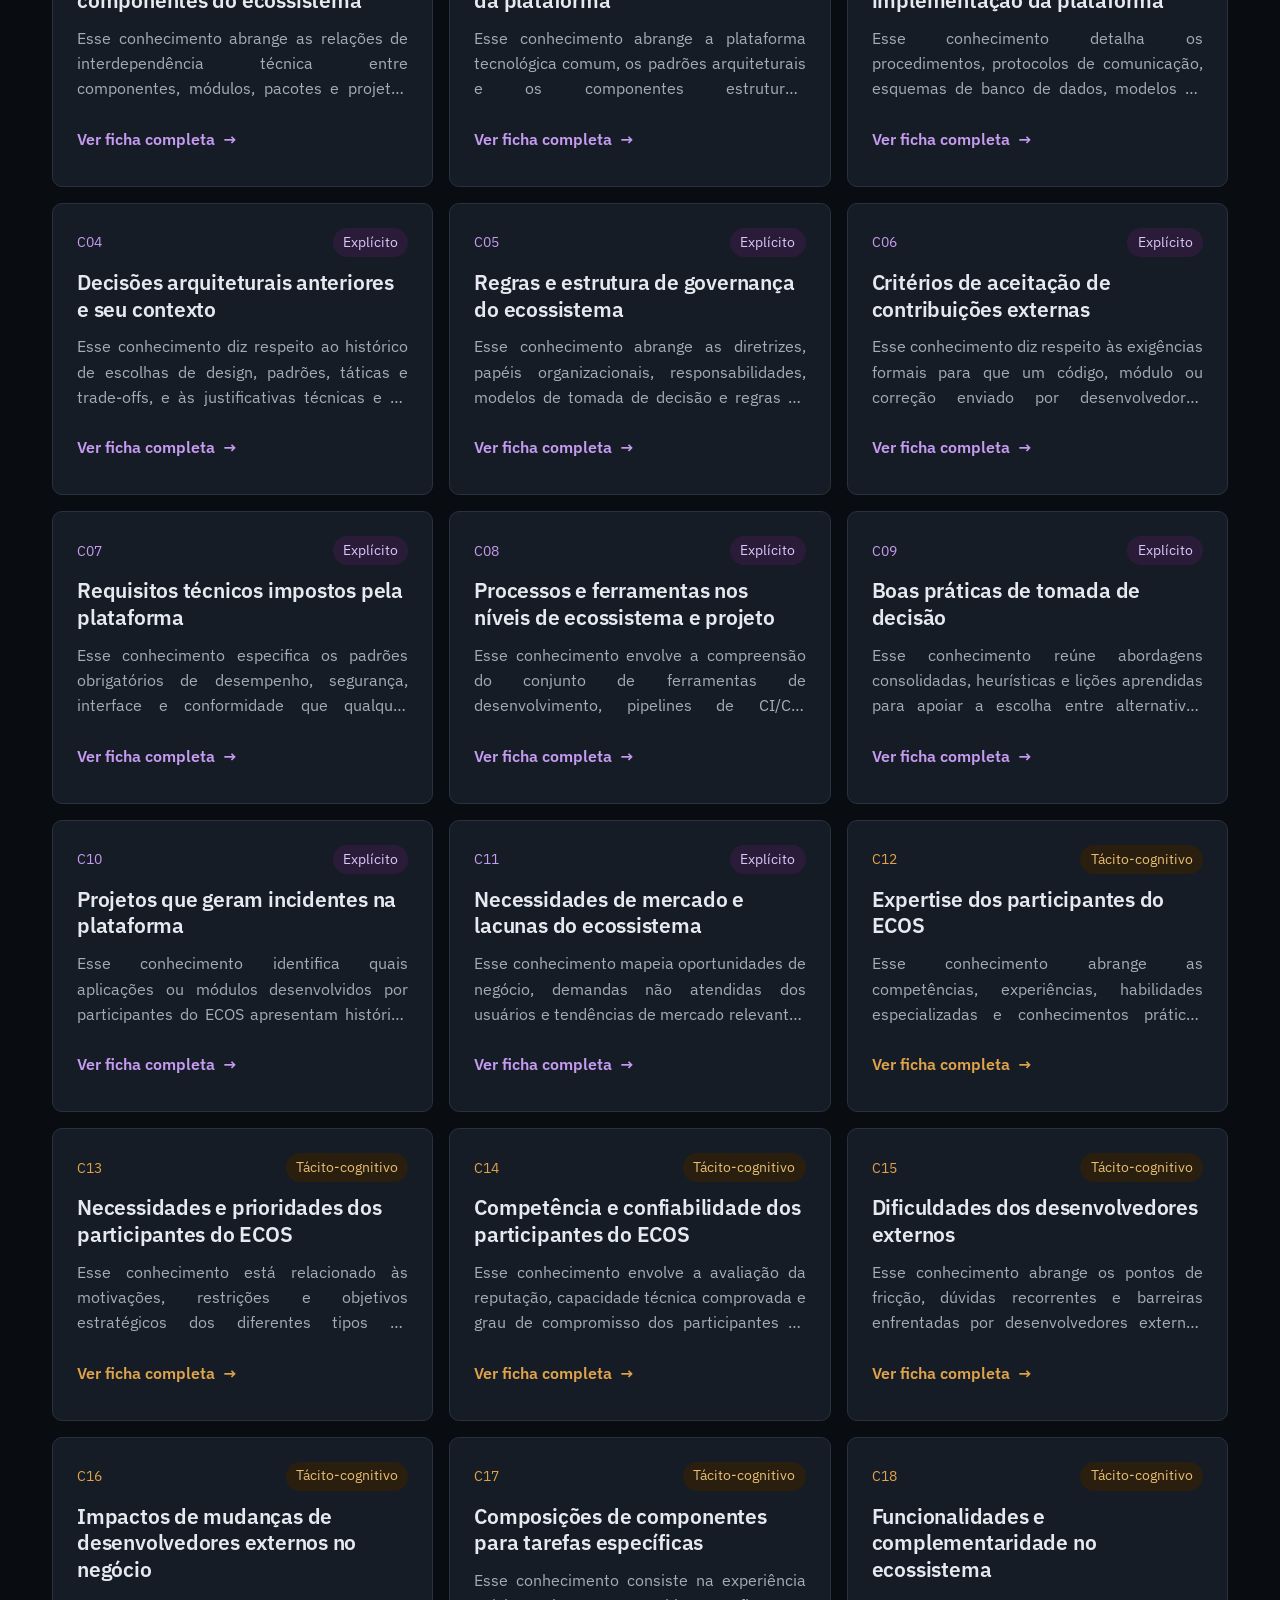
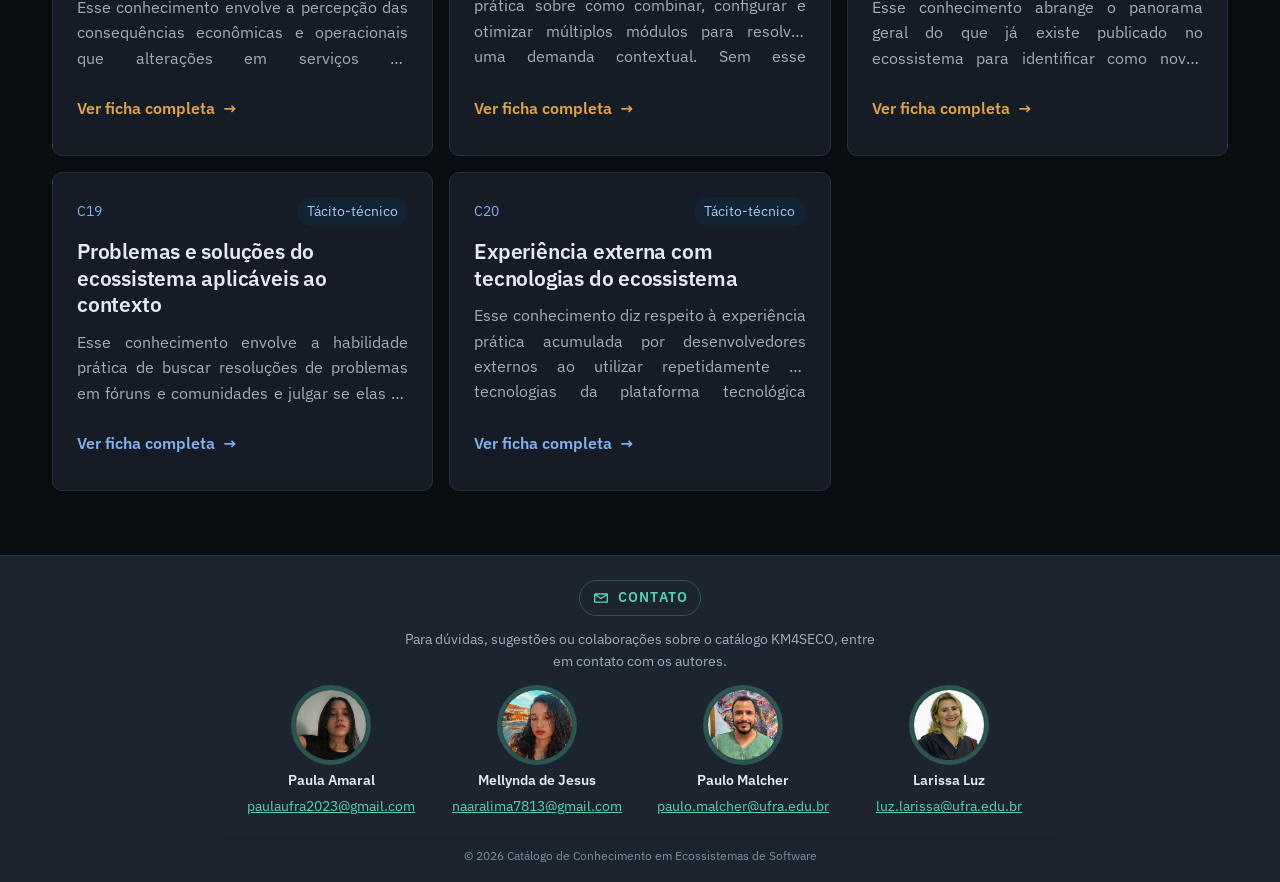
==== commit 5737a91e: "feat: troca a ilustração da abertura pelo catálogo em camadas A abertura trazia um SVG inline de liv" ====
--- a/catalogo.html
+++ b/catalogo.html
@@ -12,8 +12,8 @@
   location.replace('index.html' + location.search + '#catalogo');
 </script>
 <meta http-equiv="refresh" content="0; url=index.html#catalogo">
-<link rel="stylesheet" href="css/tokens.css?v=20261106-4">
-<link rel="stylesheet" href="css/base.css?v=20261106-4">
+<link rel="stylesheet" href="css/tokens.css?v=20261106-5">
+<link rel="stylesheet" href="css/base.css?v=20261106-5">
 </head>
 <body>
 <p class="redirecionamento">
--- a/css/tokens.css
+++ b/css/tokens.css
@@ -158,7 +158,6 @@
   --largura-min-busca: 16rem;
   --tam-icone-relacao: 1.5rem;
   --tam-desenho-relacao: 1rem;
-  --proporcao-diagrama-abertura: 360 / 250;
   --tam-icone-controle: 1.125rem;
   --linhas-resumo-cartao: 3;
   /* A altura do cabeçalho fixo é a origem do scroll-margin-top das seções */
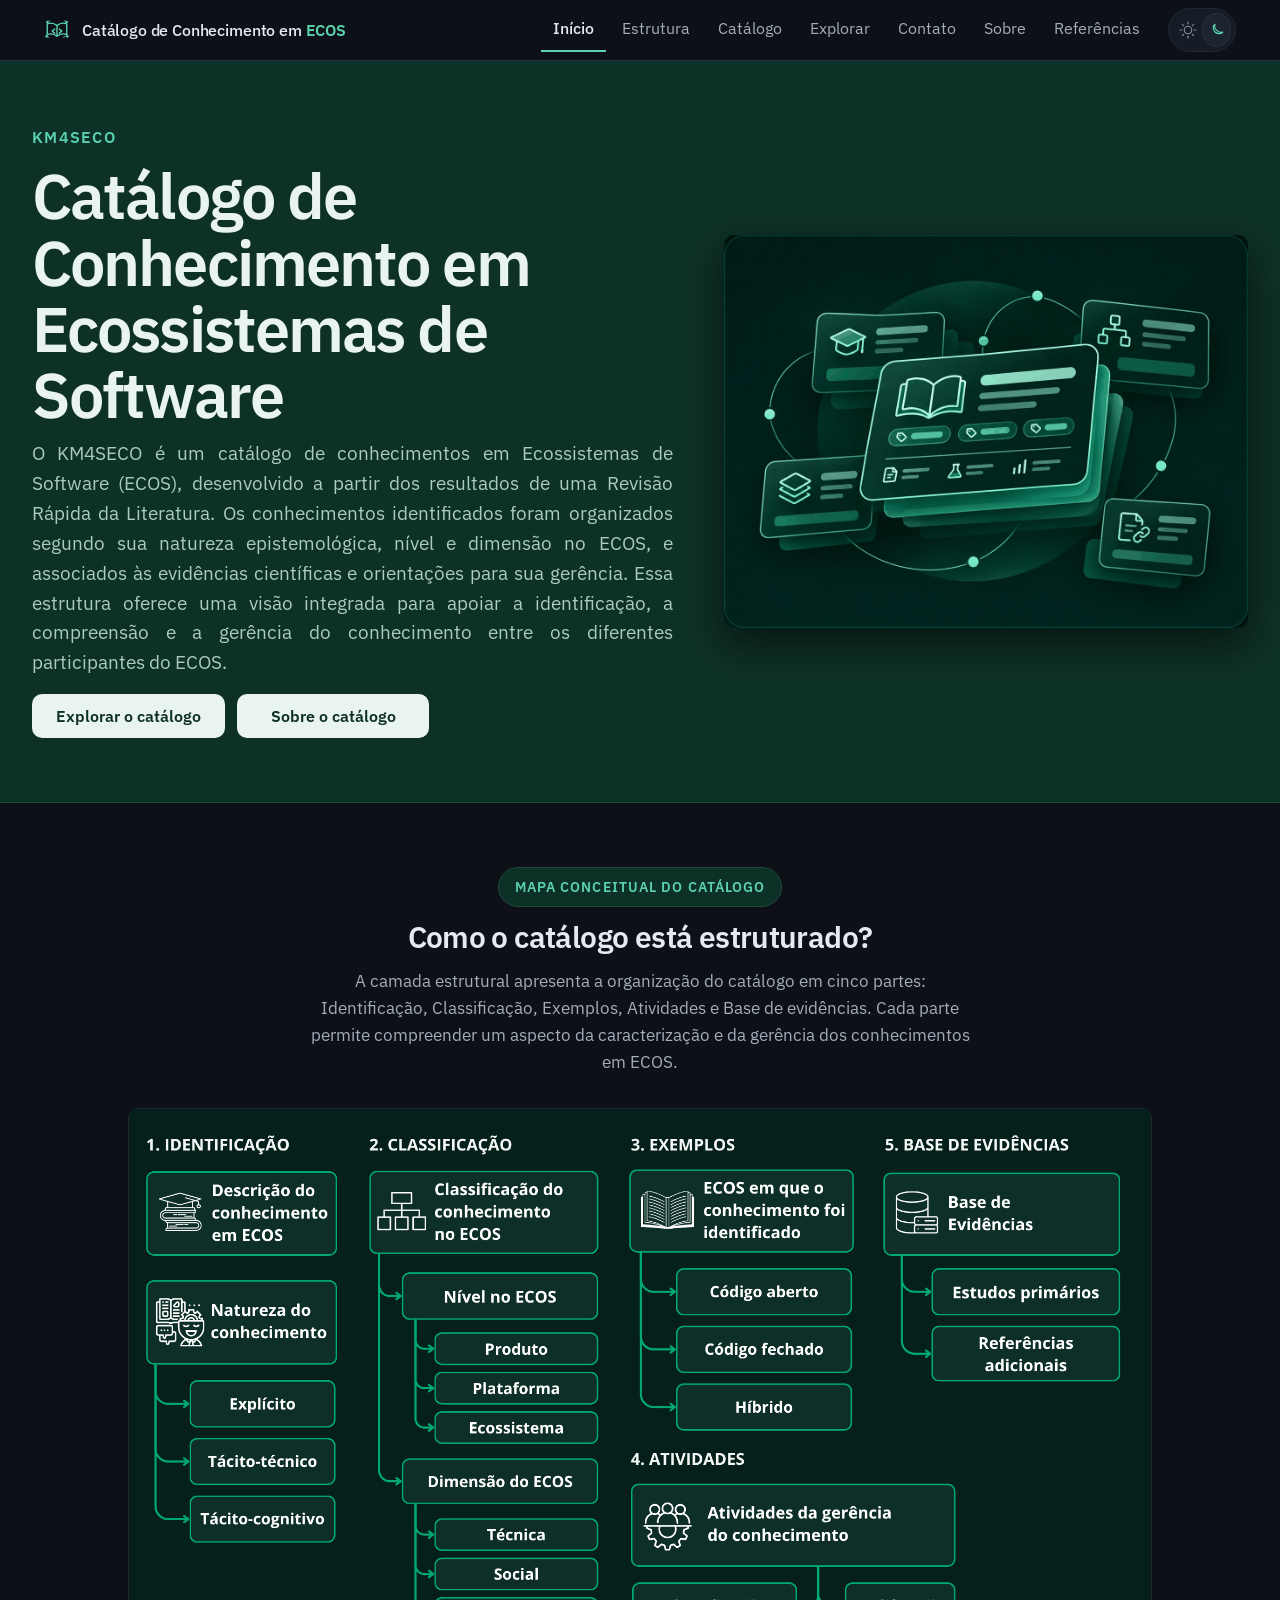
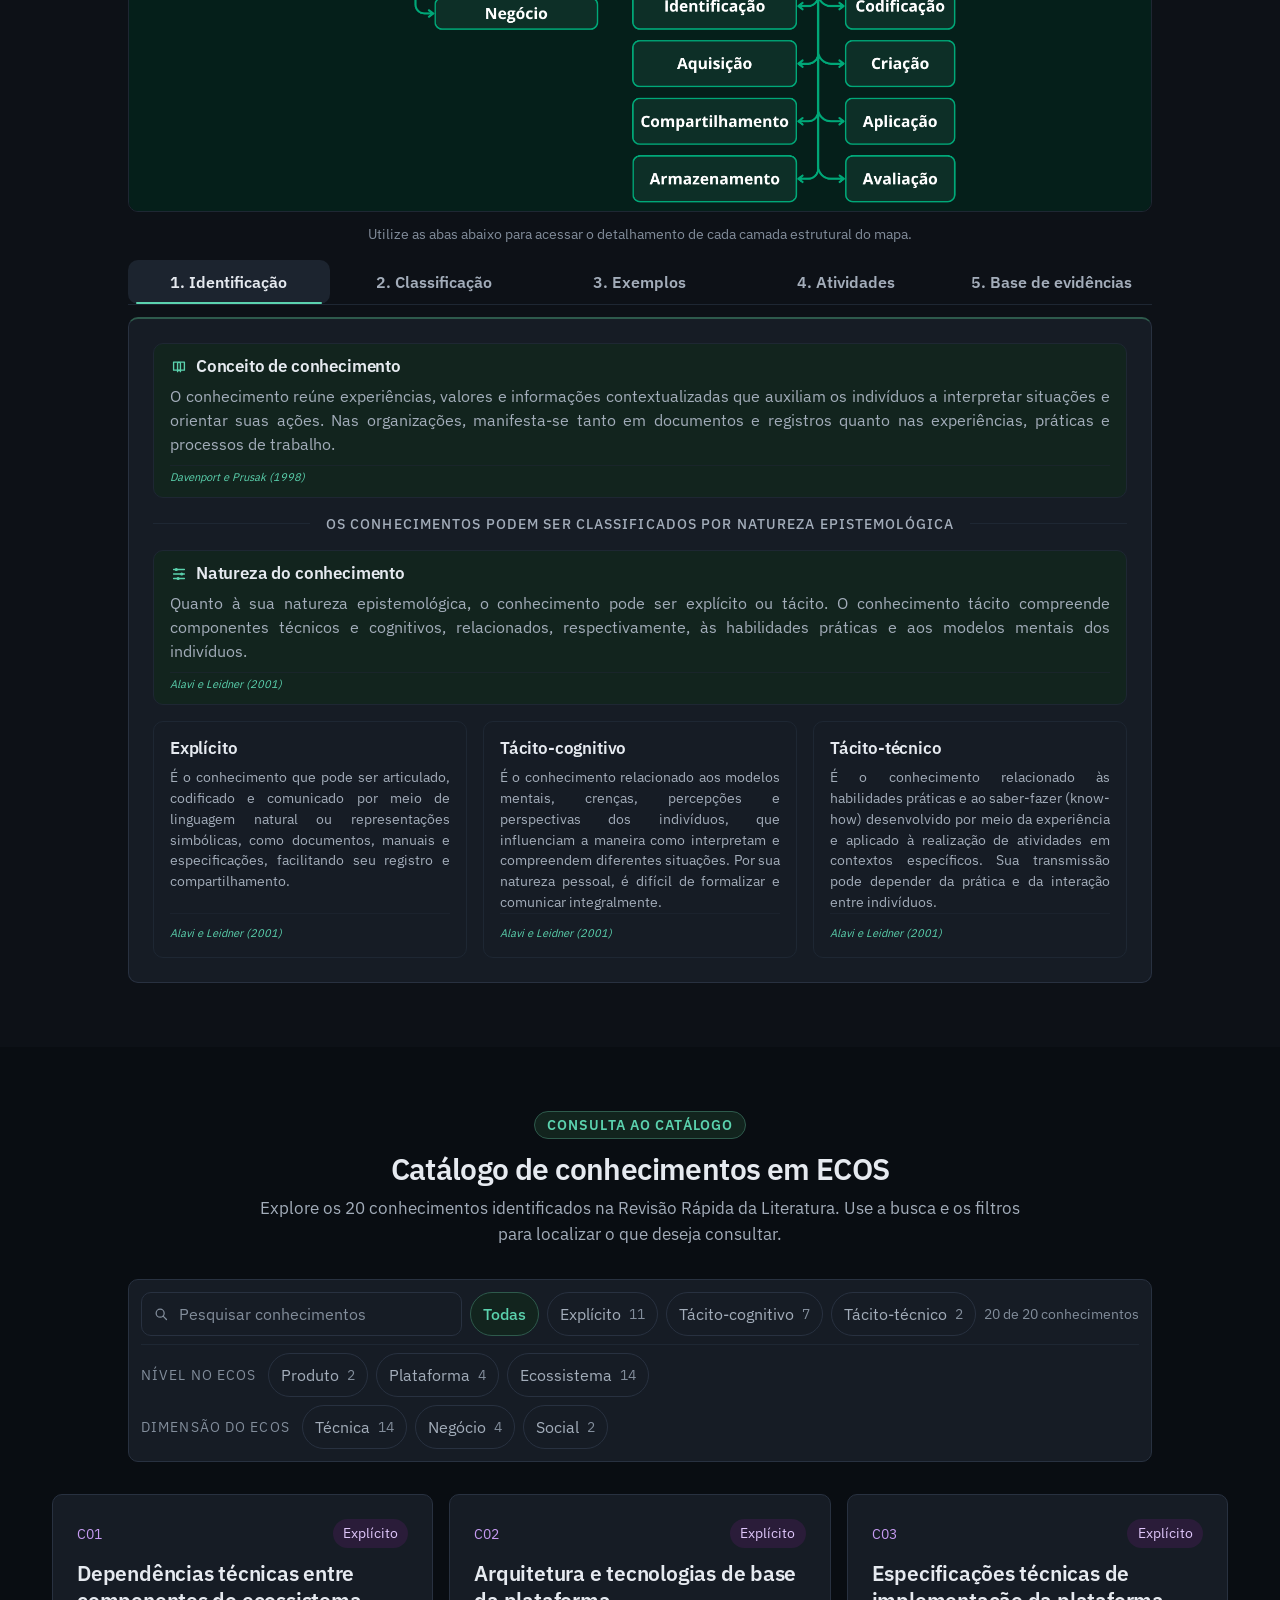
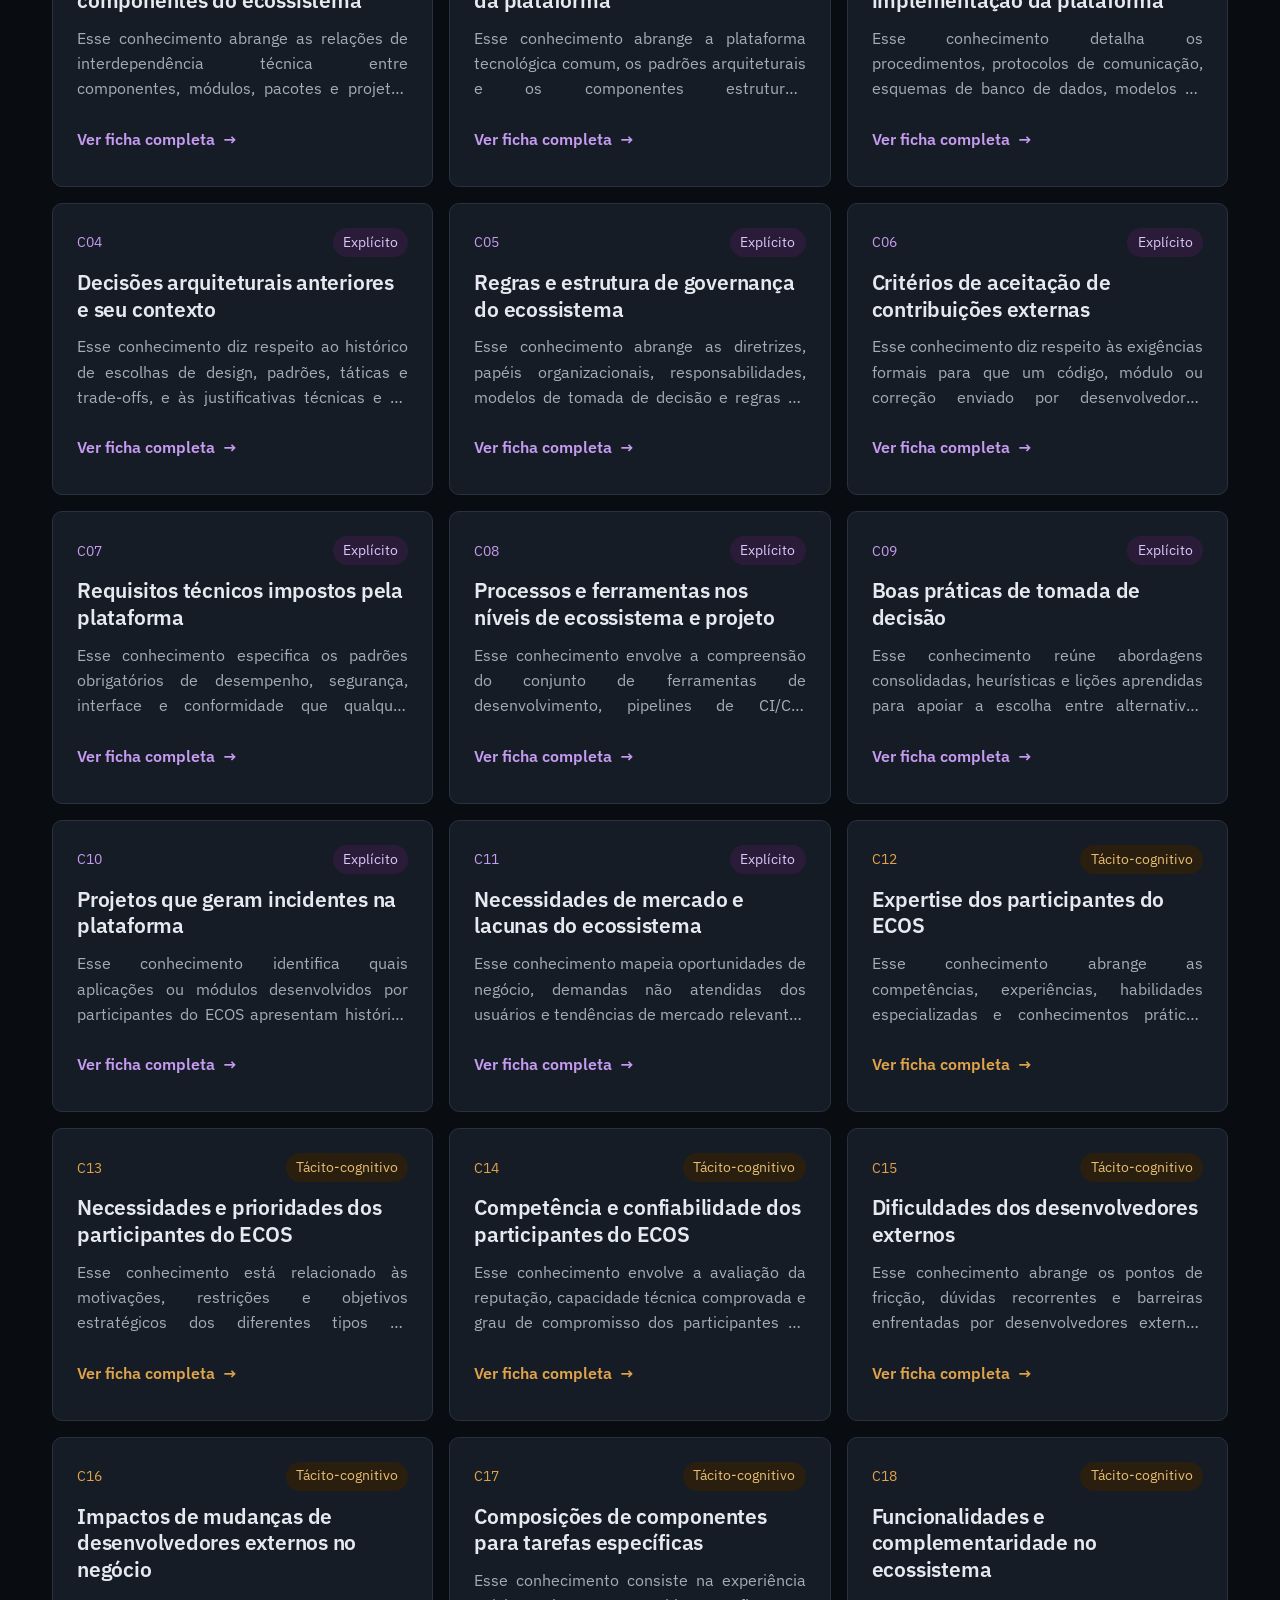
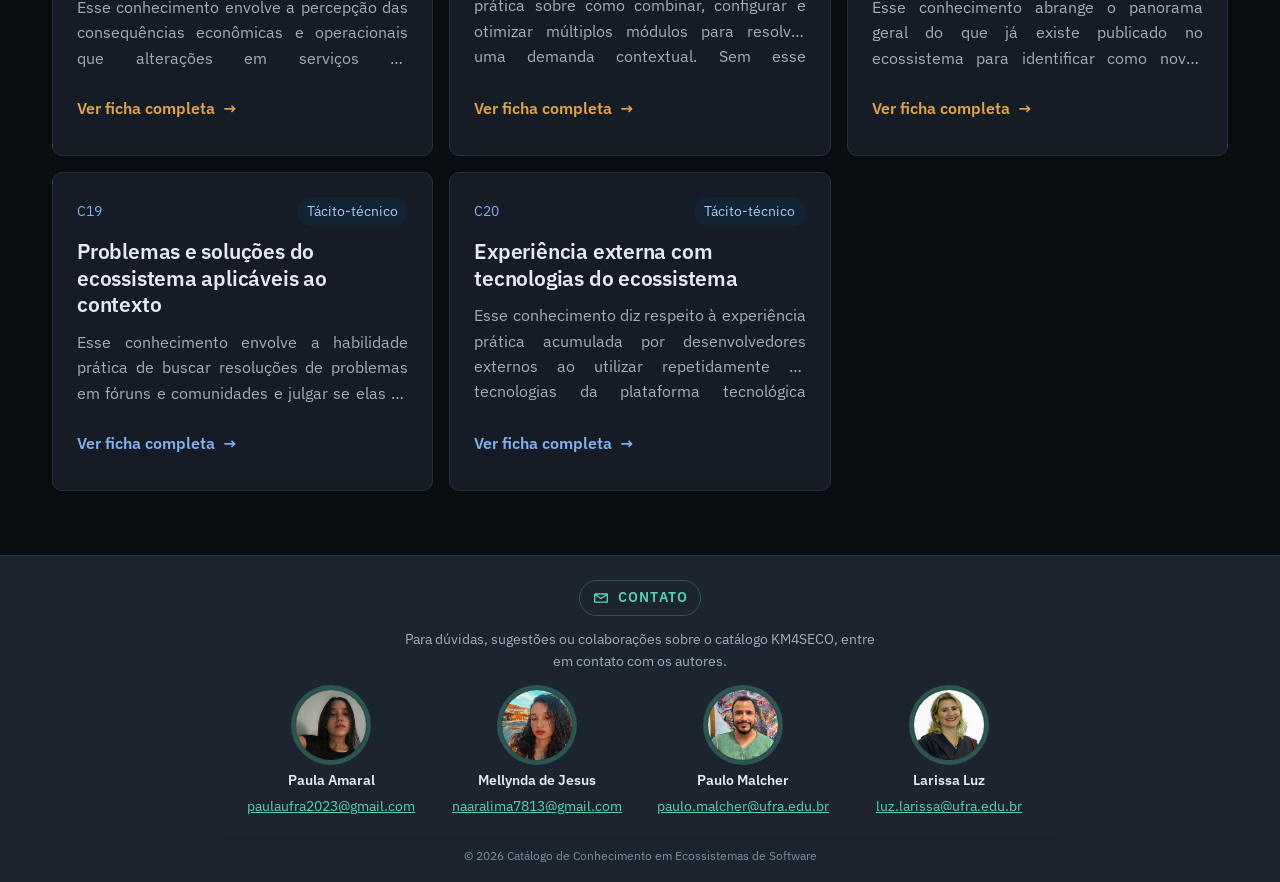
==== commit 1f62d329: "feat: reorganiza a aba Atividades nos oito processos A aba 4 passa a apresentar só os oito processos" ====
--- a/catalogo.html
+++ b/catalogo.html
@@ -12,8 +12,8 @@
   location.replace('index.html' + location.search + '#catalogo');
 </script>
 <meta http-equiv="refresh" content="0; url=index.html#catalogo">
-<link rel="stylesheet" href="css/tokens.css?v=20261106-5">
-<link rel="stylesheet" href="css/base.css?v=20261106-5">
+<link rel="stylesheet" href="css/tokens.css?v=20261106-6">
+<link rel="stylesheet" href="css/base.css?v=20261106-6">
 </head>
 <body>
 <p class="redirecionamento">
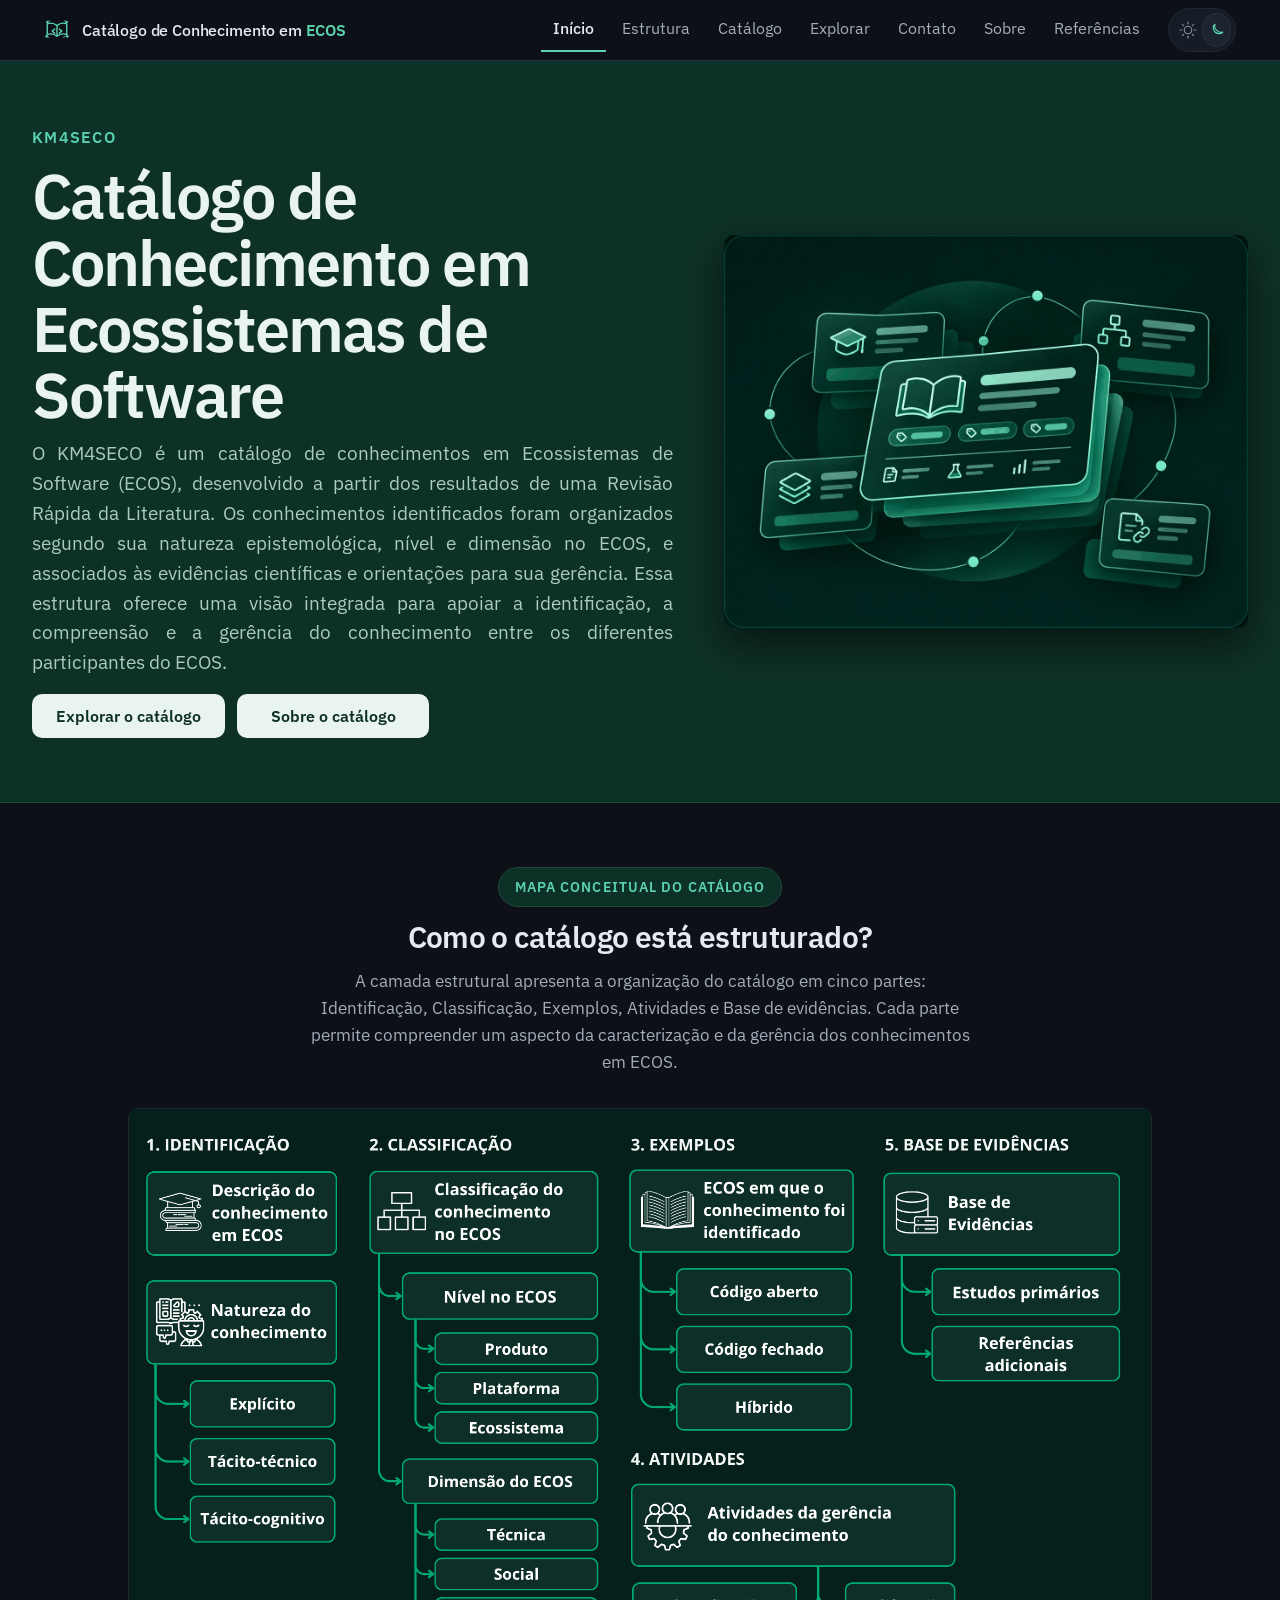
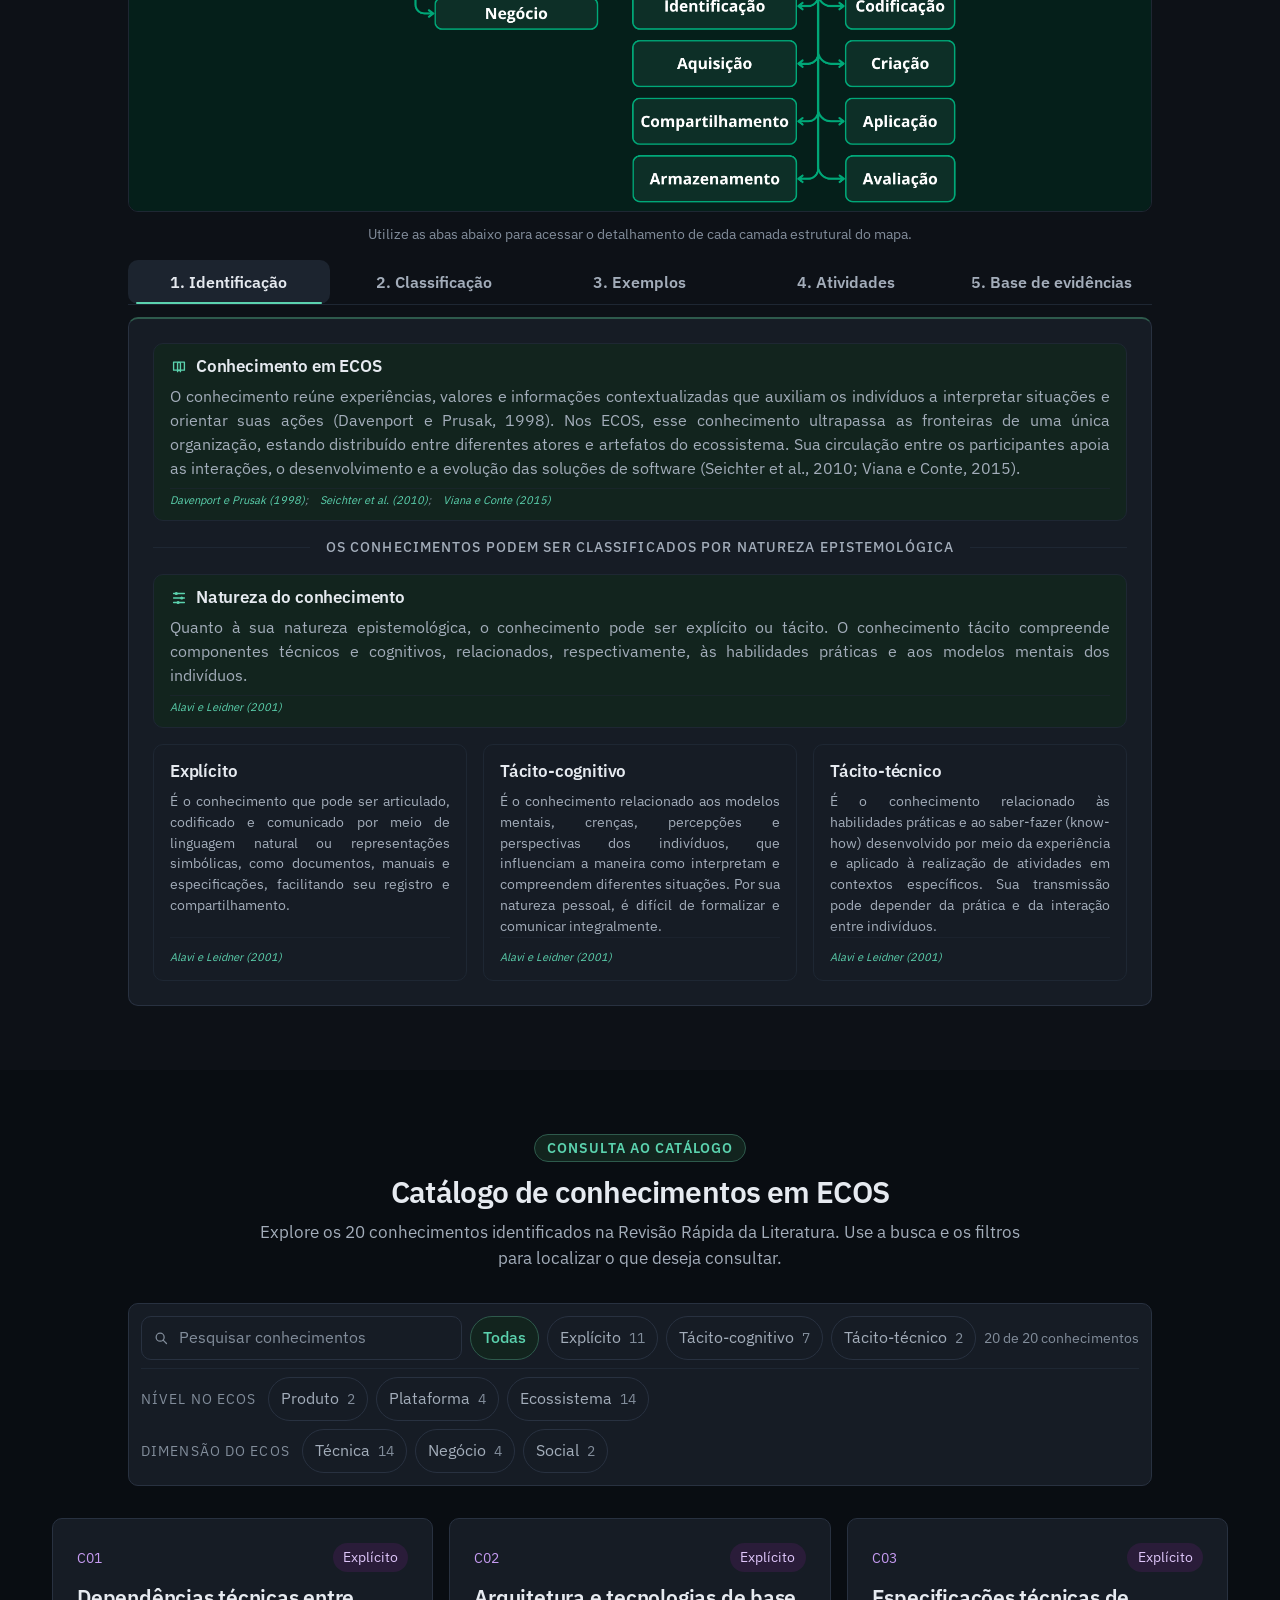
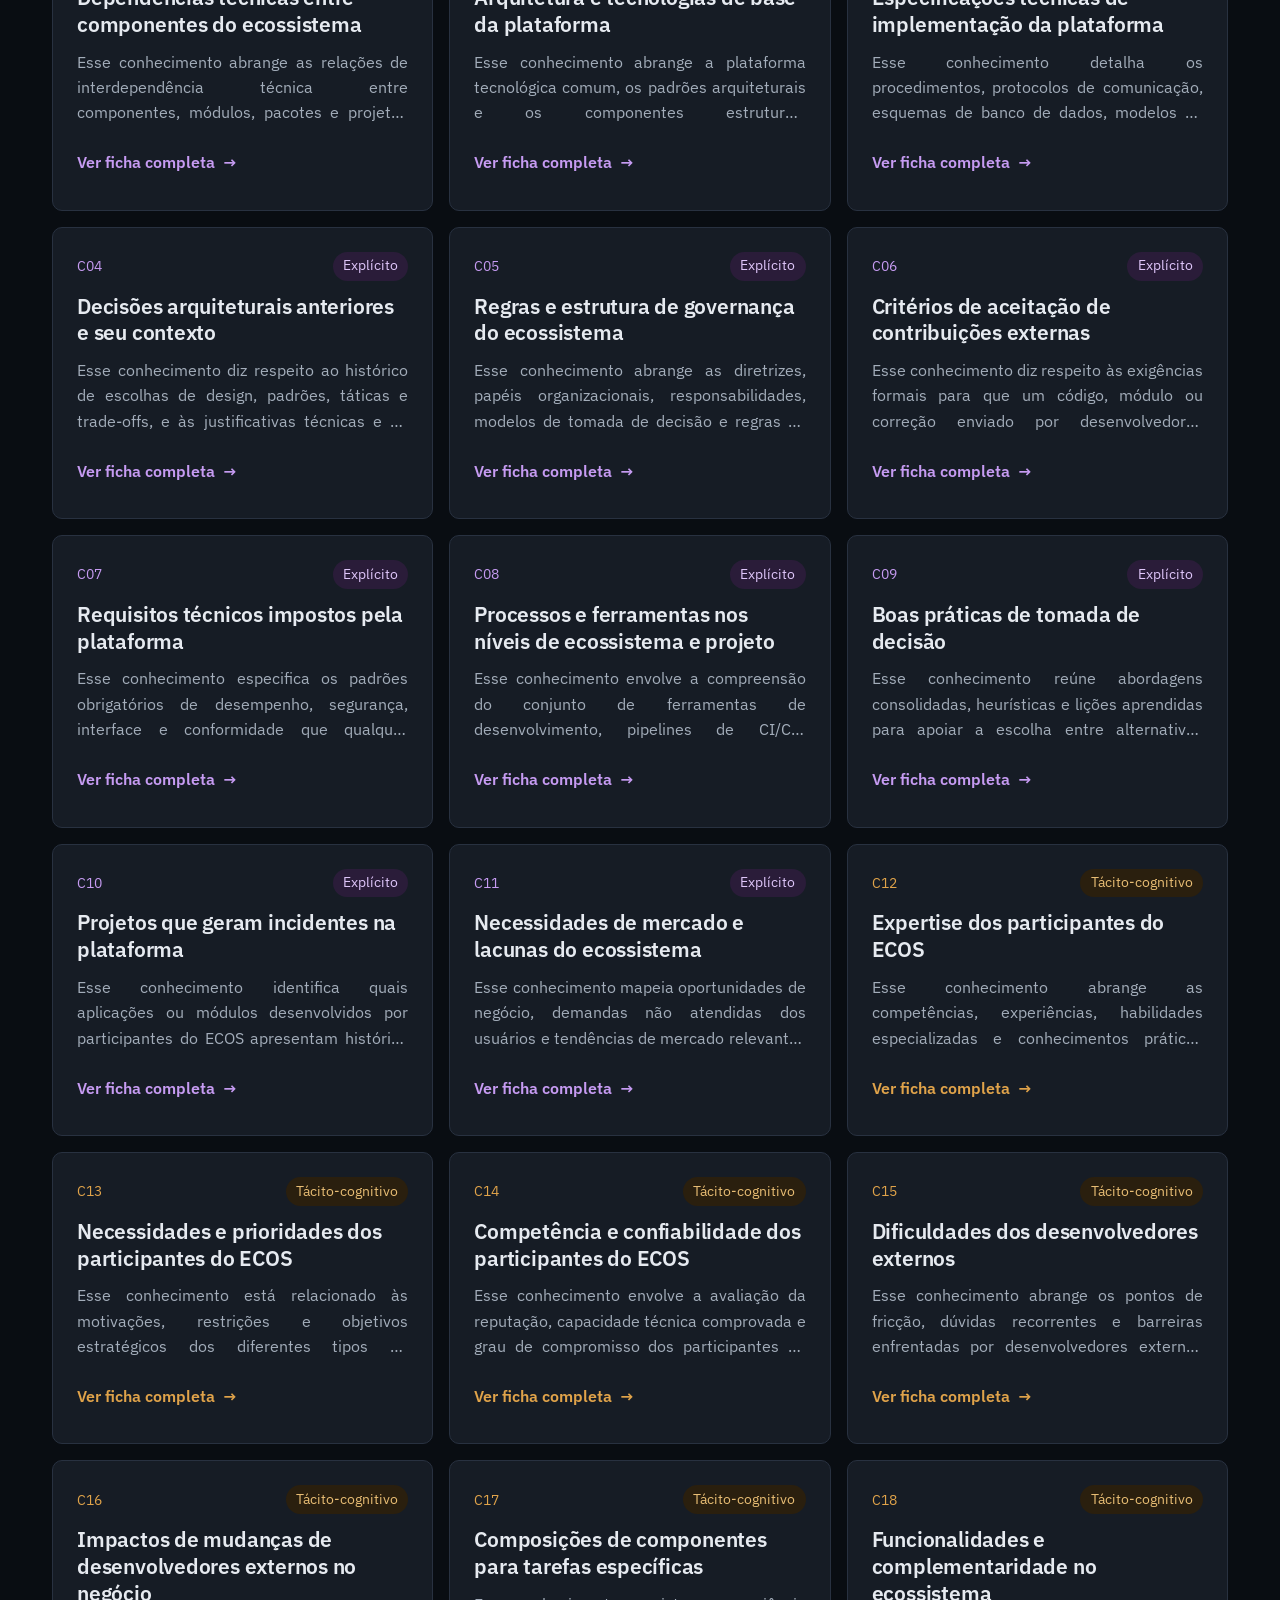
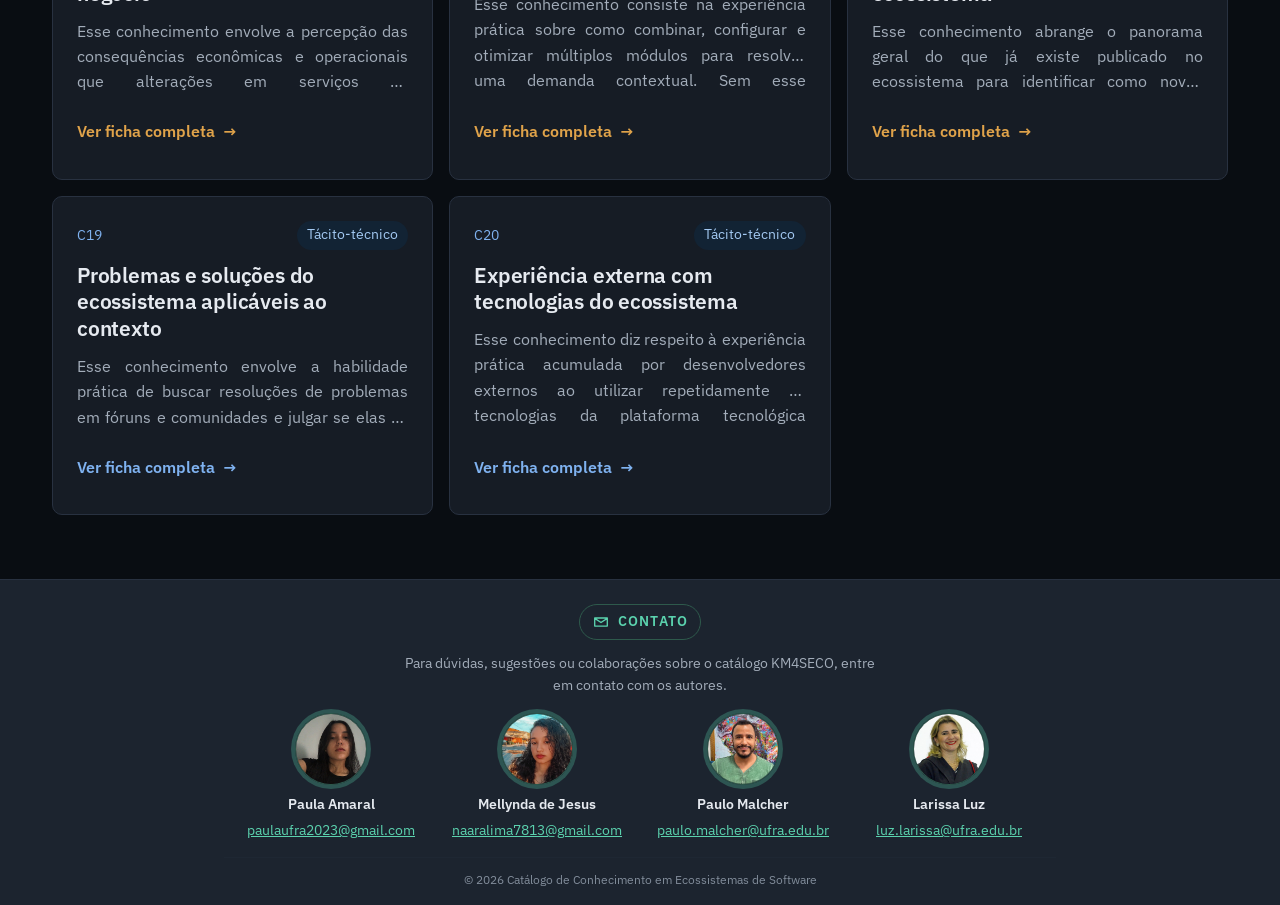
==== commit bfccf6ef: "feat: situa o conhecimento nos ECOS no cartão de abertura da aba 1 O primeiro cartão da Identificaçã" ====
--- a/catalogo.html
+++ b/catalogo.html
@@ -12,8 +12,8 @@
   location.replace('index.html' + location.search + '#catalogo');
 </script>
 <meta http-equiv="refresh" content="0; url=index.html#catalogo">
-<link rel="stylesheet" href="css/tokens.css?v=20261106-6">
-<link rel="stylesheet" href="css/base.css?v=20261106-6">
+<link rel="stylesheet" href="css/tokens.css?v=20261106-8">
+<link rel="stylesheet" href="css/base.css?v=20261106-8">
 </head>
 <body>
 <p class="redirecionamento">
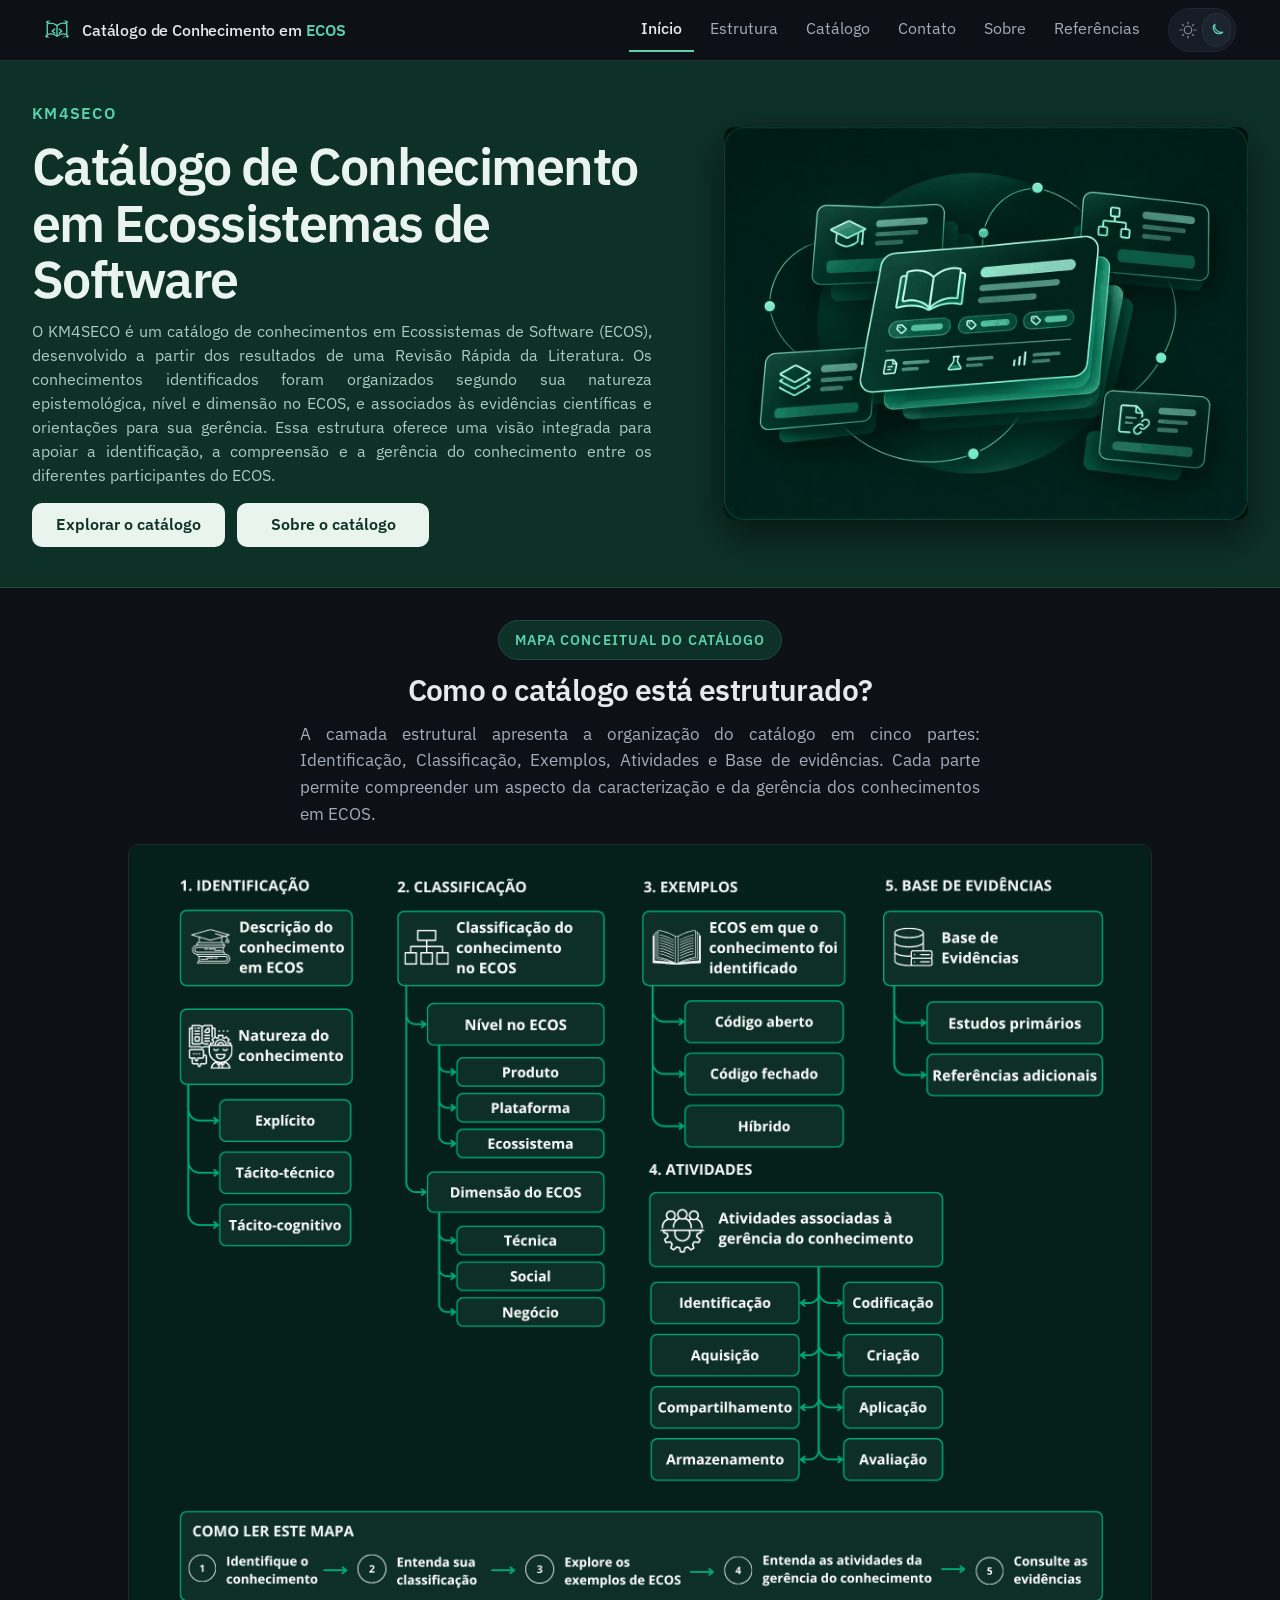
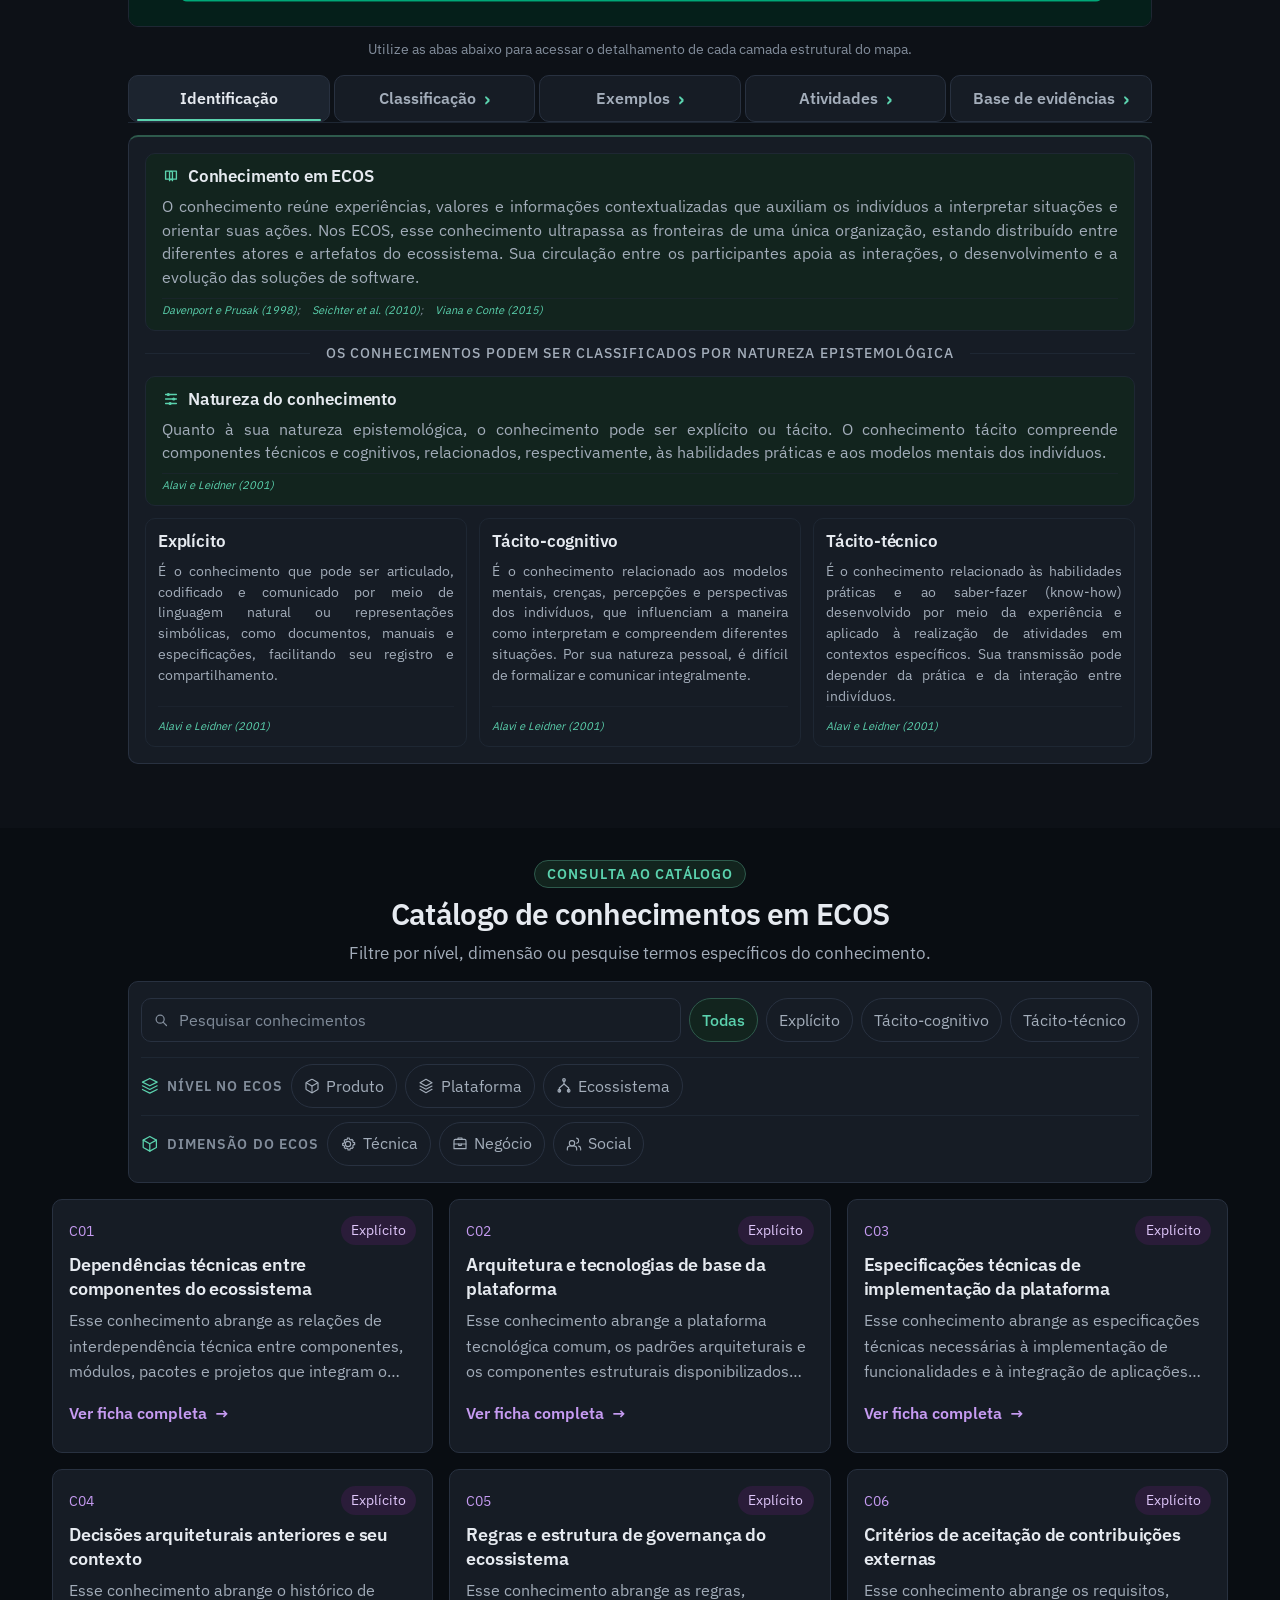
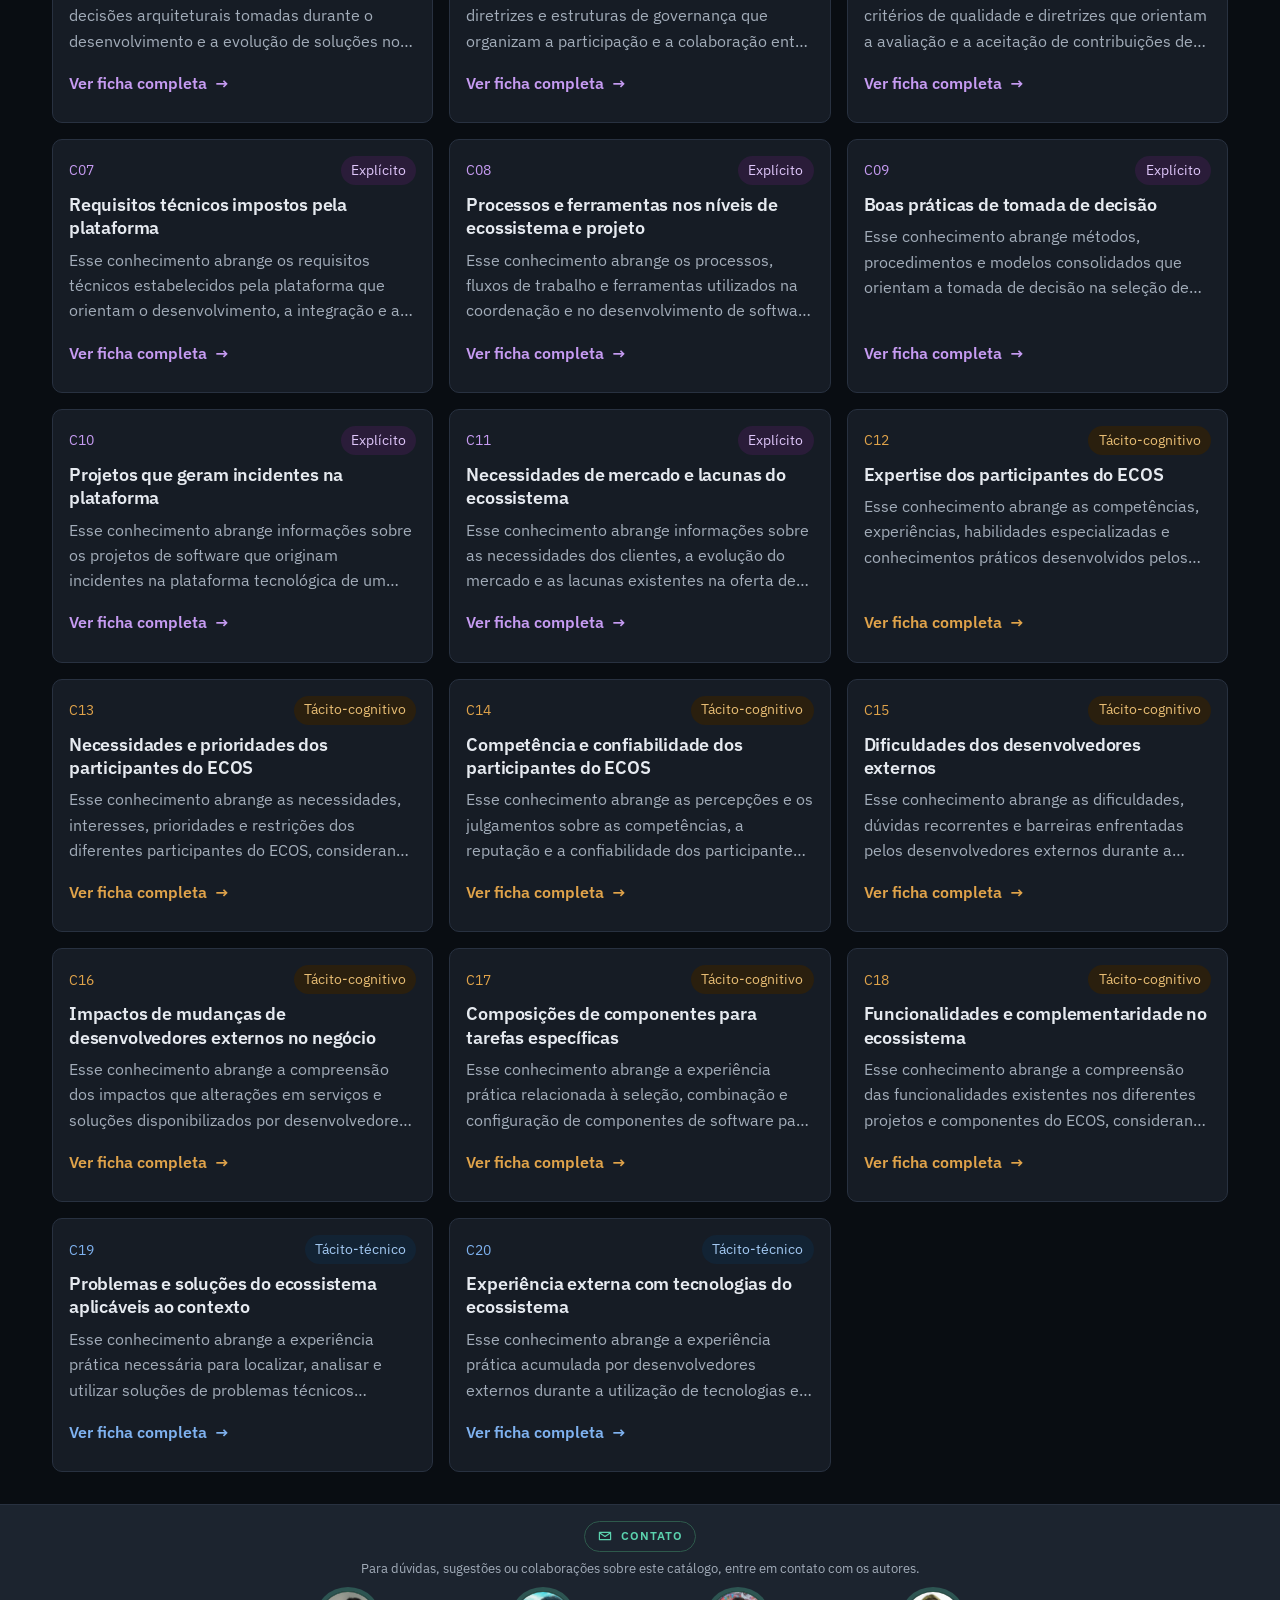
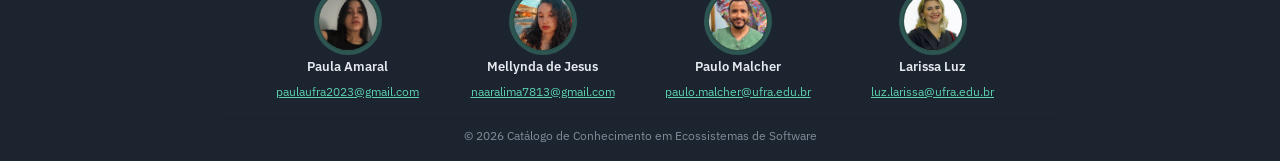
==== commit 703577b9: "style: aprimora interface, filtros e responsividade do KM4SECO" ====
--- a/catalogo.html
+++ b/catalogo.html
@@ -3,7 +3,7 @@
 <head>
 <meta charset="utf-8">
 <meta name="viewport" content="width=device-width, initial-scale=1">
-<title>KM4SECO · Catálogo de Conhecimento em Ecossistemas de Software</title>
+<title>KM4SECO</title>
 <meta name="robots" content="noindex">
 <link rel="canonical" href="index.html">
 <script>
--- a/css/tokens.css
+++ b/css/tokens.css
@@ -156,13 +156,10 @@
   --largura-menu: 14rem;
   --largura-interruptor: 4.25rem;
   --largura-min-busca: 16rem;
-  --tam-icone-relacao: 1.5rem;
-  --tam-desenho-relacao: 1rem;
   --tam-icone-controle: 1.125rem;
   --linhas-resumo-cartao: 3;
   /* A altura do cabeçalho fixo é a origem do scroll-margin-top das seções */
   --altura-cabecalho: 60px;
-  --coluna-id: 3.5rem;
   --retrato: 4.5rem;
   --largura-texto-contato: 60ch;
   --largura-contato: 50rem;
--- a/css/base.css
+++ b/css/base.css
@@ -149,8 +149,6 @@
 .abertura__resumo,
 .estrutura__painel-intro,
 .cartao__descricao,
-.explorar__intro,
-.item-listagem__texto,
 .secao__intro,
 .sobre__cabecalho p,
 .prosa p {
@@ -165,8 +163,6 @@
   .abertura__resumo,
   .estrutura__painel-intro,
     .cartao__descricao,
-  .explorar__intro,
-  .item-listagem__texto,
   .secao__intro,
   .sobre__cabecalho p,
   .prosa p {
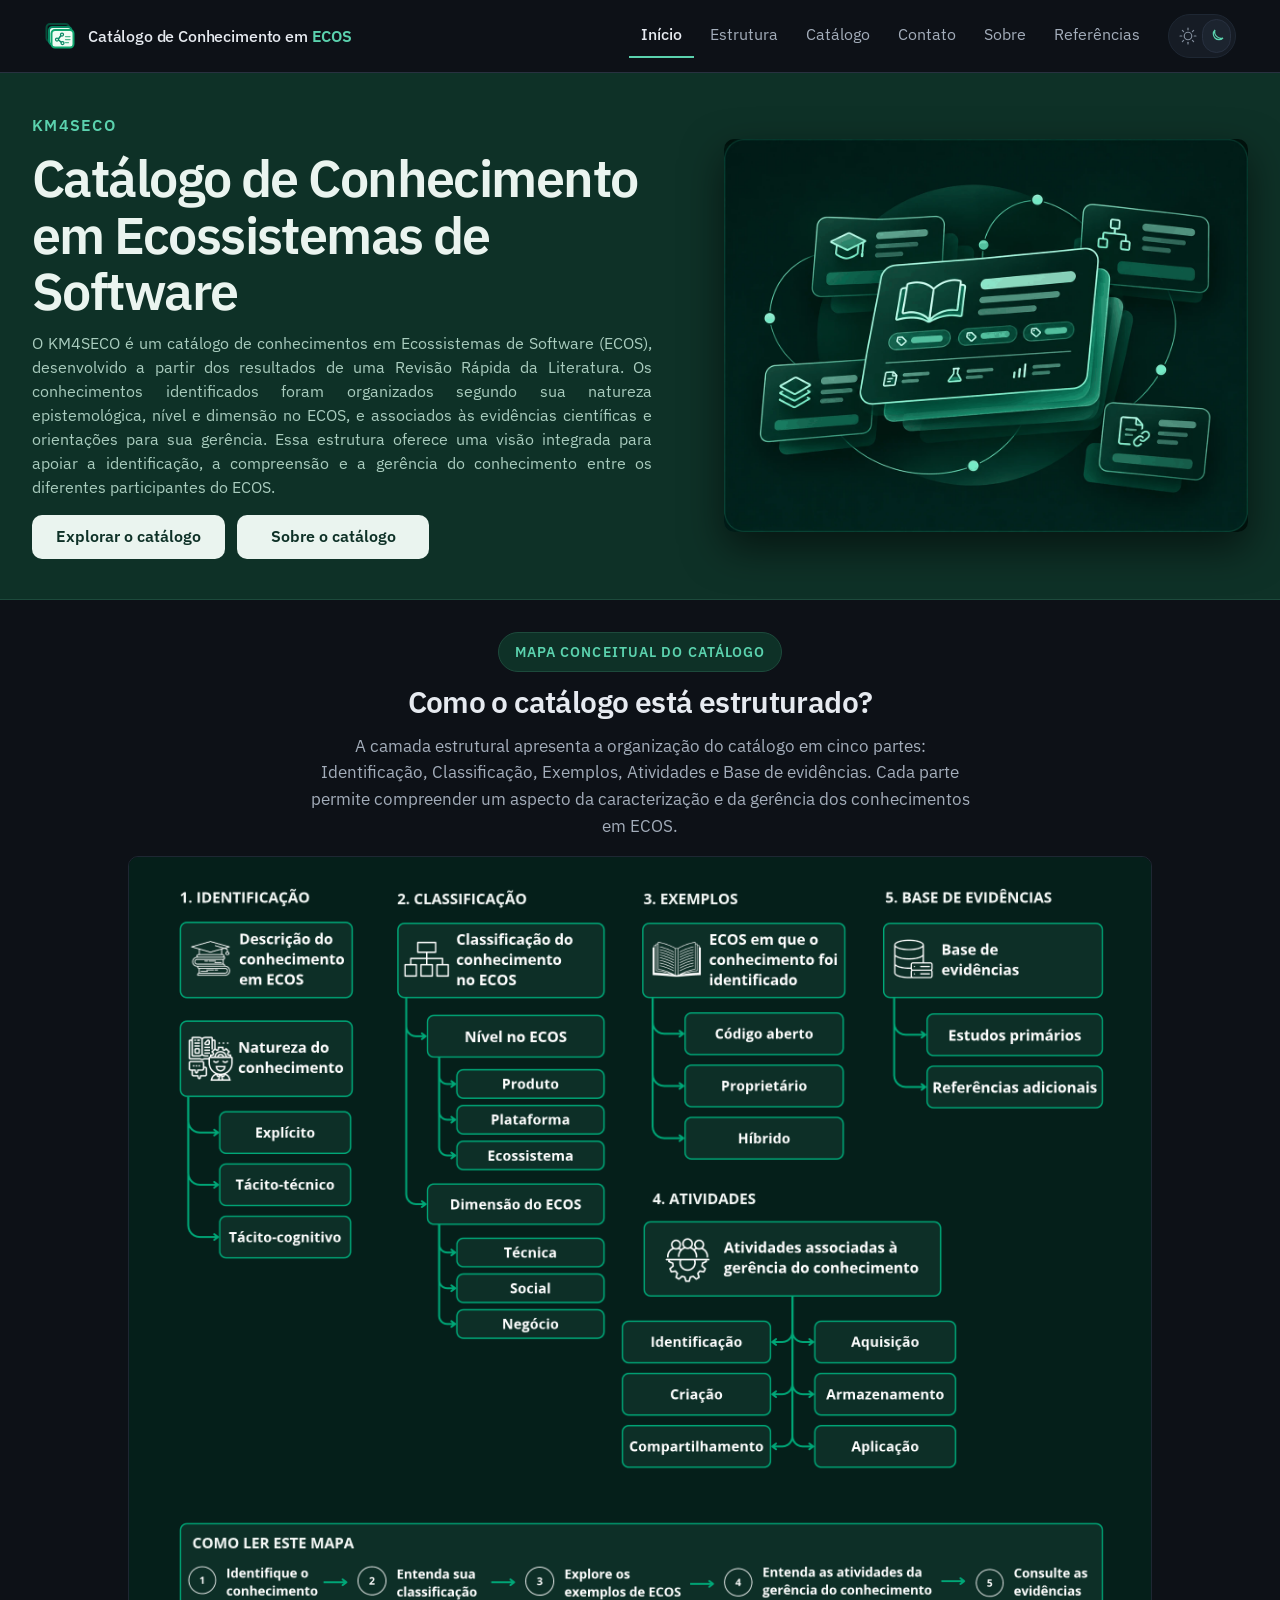
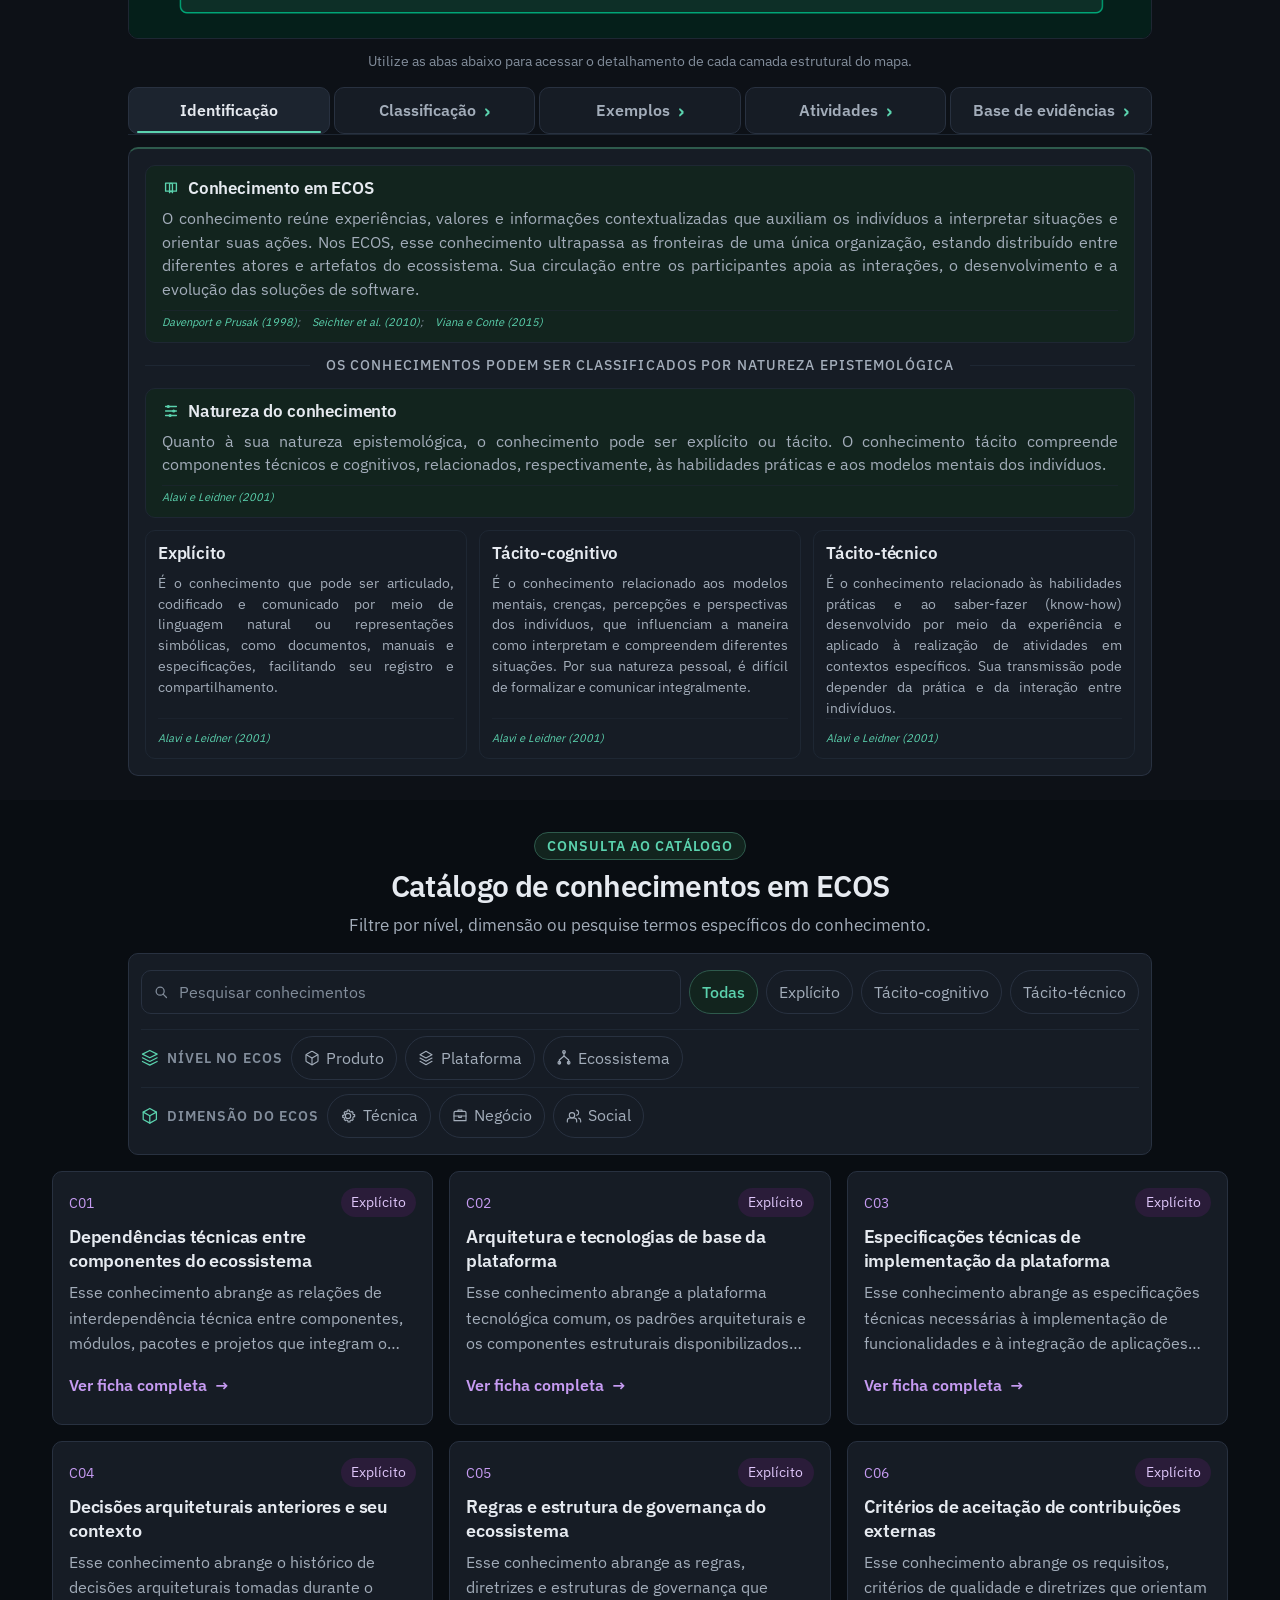
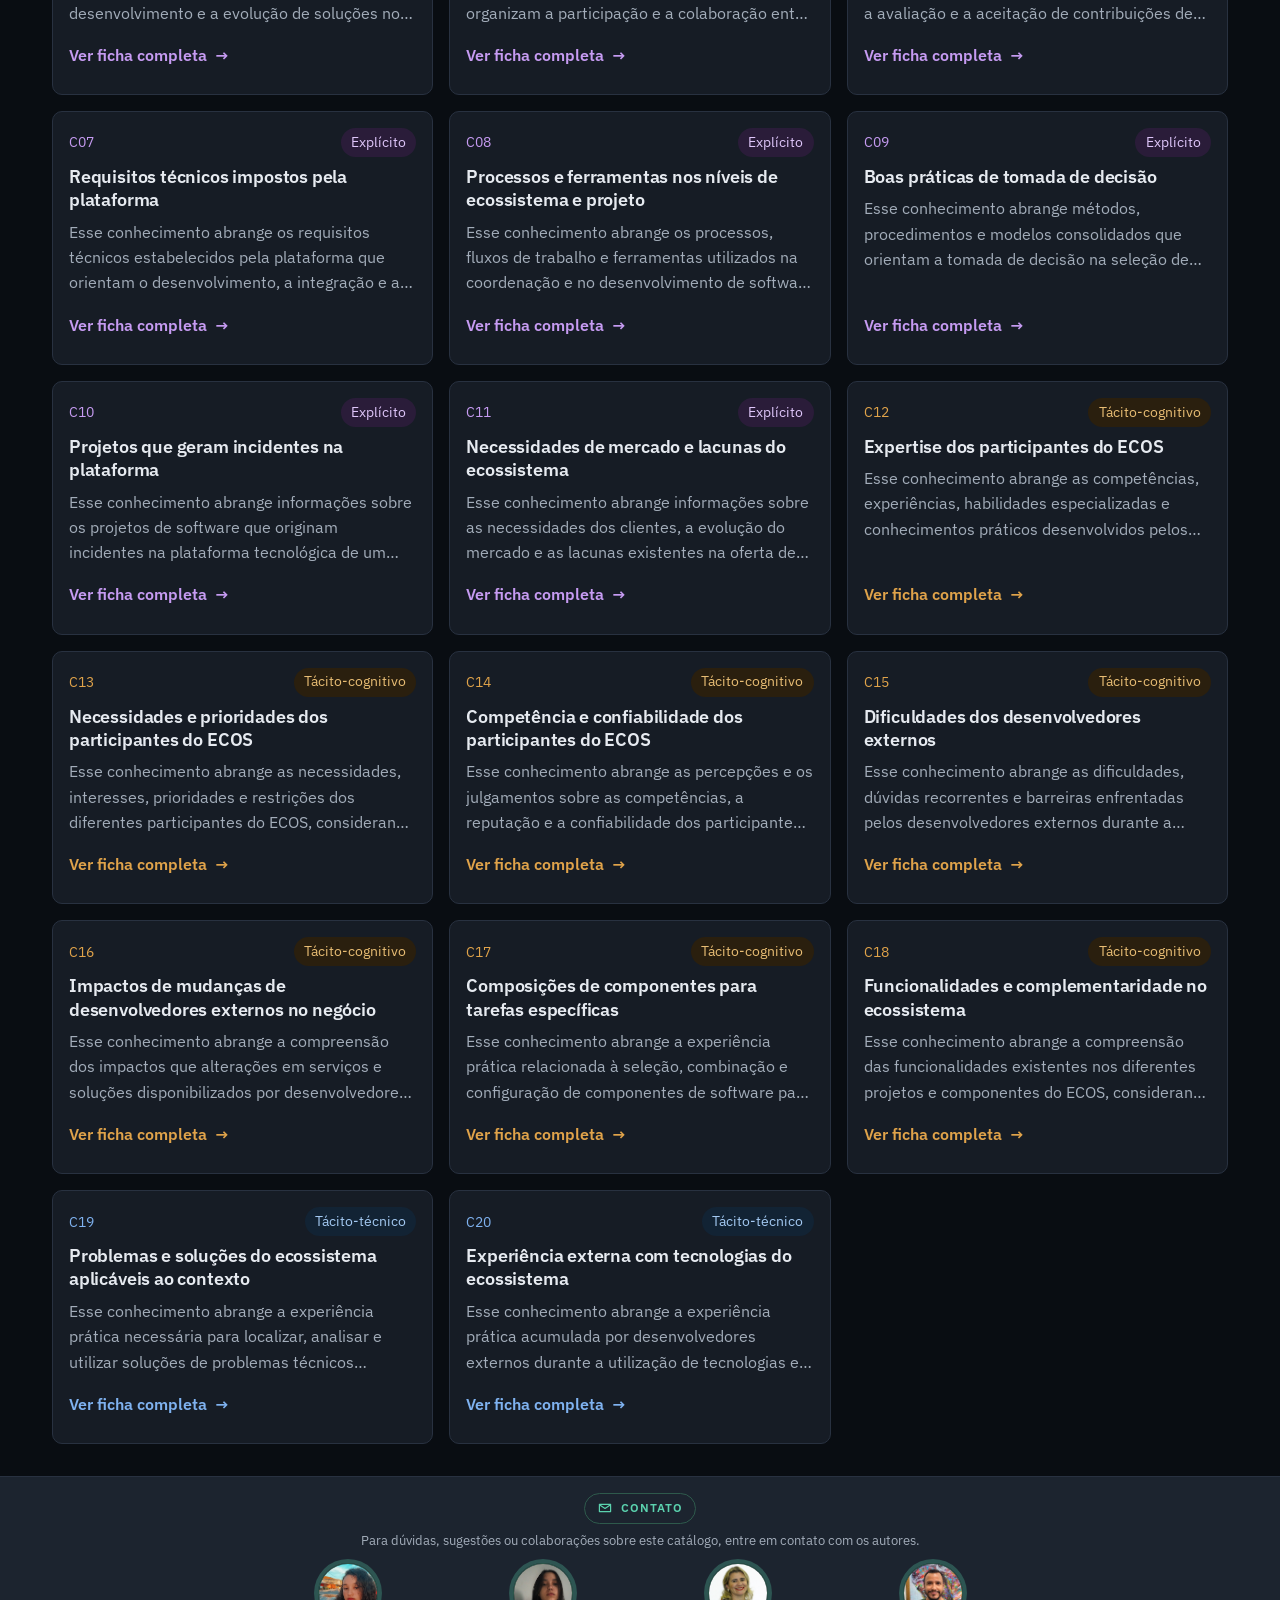
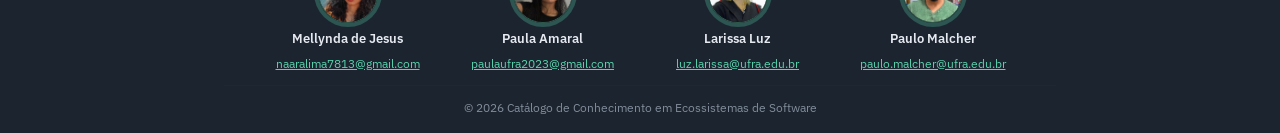
==== commit ed2a2671: "fix: aprimora usabilidade e responsividade do catálogo Correções dos problemas apontados pelos parti" ====
--- a/catalogo.html
+++ b/catalogo.html
@@ -12,8 +12,8 @@
   location.replace('index.html' + location.search + '#catalogo');
 </script>
 <meta http-equiv="refresh" content="0; url=index.html#catalogo">
-<link rel="stylesheet" href="css/tokens.css?v=20261106-8">
-<link rel="stylesheet" href="css/base.css?v=20261106-8">
+<link rel="stylesheet" href="css/tokens.css?v=20261126-1">
+<link rel="stylesheet" href="css/base.css?v=20261126-1">
 </head>
 <body>
 <p class="redirecionamento">
--- a/css/tokens.css
+++ b/css/tokens.css
@@ -28,6 +28,10 @@
   --cor-acento-fundo: #12241E;
   --cor-acento-linha: #2E5A4C;
   --cor-contraste: #0D1117;
+  /* As superfícies da página Sobre acompanham o tema escuro padrão. */
+  --cor-sobre-cartao: var(--cor-superficie-alta);
+  --cor-sobre-criterio: #161D27;
+  --cor-sobre-criterio-linha: #202A36;
 
   /* Natureza, a classificação principal */
   --cor-explicito: #C69BF2;
@@ -143,8 +147,6 @@
   --esp-sobre-cartao: 1.375rem;
   --largura-cartao-unico: 28rem;
   --largura-cartao-estrutura: 20rem;
-  /* A caixa de indicador do cartão de desafios, que atravessa as duas colunas.
-     Sem medida ela viraria faixa de ponta a ponta. */
   --largura-mapa-estrutura: 64rem;
   --largura-dialogo: 47.5rem;
   --largura-dialogo-ajuda: 32rem;
@@ -181,7 +183,7 @@
   /* Movimento */
   --dur-rapida: 120ms;
   --dur-media: 200ms;
-  --dur-interruptor: 280ms;
+  --dur-interruptor: 450ms;
   --dur-hover: 240ms;
   --dur-entrada-ficha: 260ms;
   --dur-troca-ficha: 220ms;
@@ -226,6 +228,9 @@
   --cor-acento-fundo: #E2F1E9;
   --cor-acento-linha: #A8D2BF;
   --cor-contraste: #FFFFFF;
+  --cor-sobre-cartao: #FFFFFF;
+  --cor-sobre-criterio: #F6F8F7;
+  --cor-sobre-criterio-linha: var(--cor-linha-suave);
 
   --cor-explicito: #6E3E91;
   --cor-explicito-linha: #C9AEDF;
--- a/css/base.css
+++ b/css/base.css
@@ -51,6 +51,13 @@
   color: inherit;
 }
 
+/* O Chrome Android acrescenta um brilho azul ao toque, independente dos
+   estados visuais do catálogo. Este ajuste remove só esse brilho nativo;
+   o :focus-visible global continua garantindo foco de teclado em verde. */
+a, button, input, select, summary, [role="button"], [role="tab"] {
+  -webkit-tap-highlight-color: transparent;
+}
+
 /* Qualquer classe de componente com display próprio vence o display none que o
    navegador dá ao atributo hidden, então aqui ele volta a mandar. */
 [hidden] { display: none !important; }
@@ -91,7 +98,7 @@
 /* ---------- Troca de tema ---------- */
 /* A classe só existe durante a troca, e anima cor, nunca posição ou tamanho. */
 :root.trocando-tema,
-:root.trocando-tema *,
+:root.trocando-tema *:not(.interruptor__deslizante),
 :root.trocando-tema *::before,
 :root.trocando-tema *::after {
   transition:
